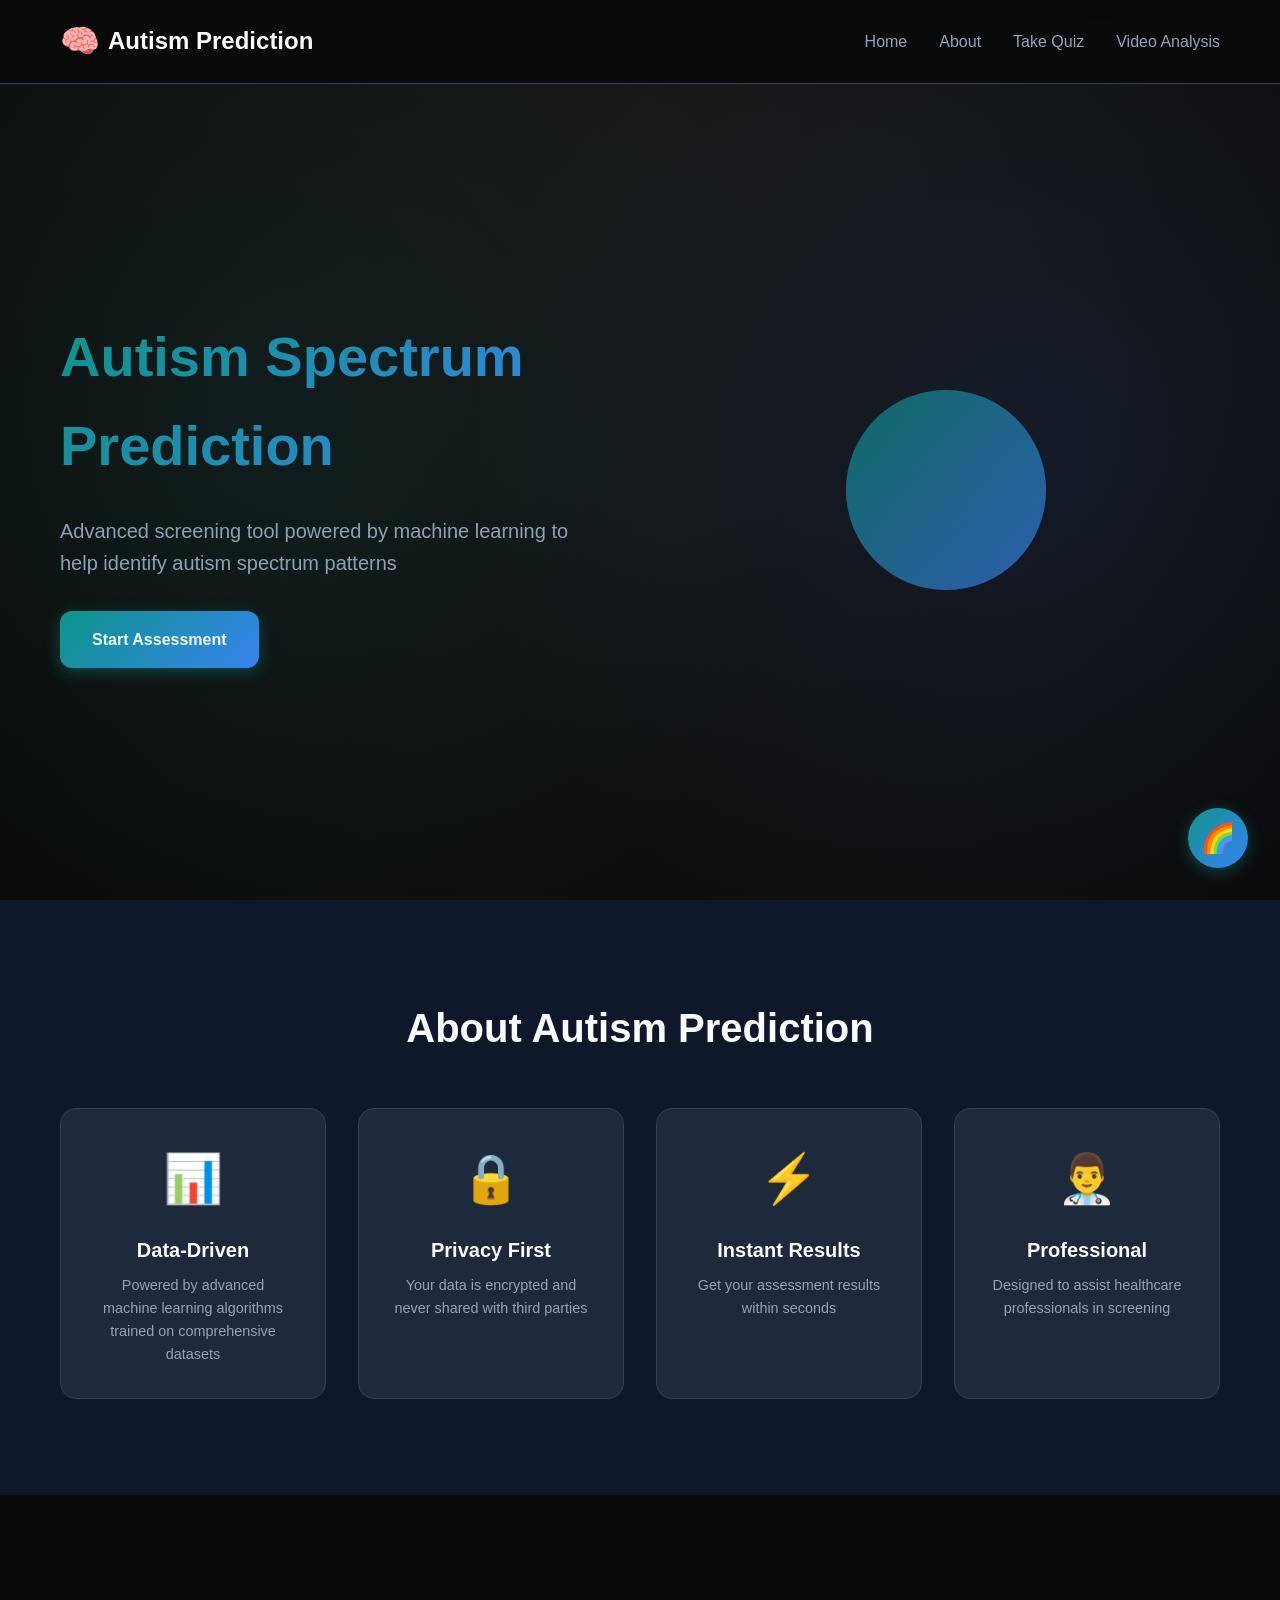
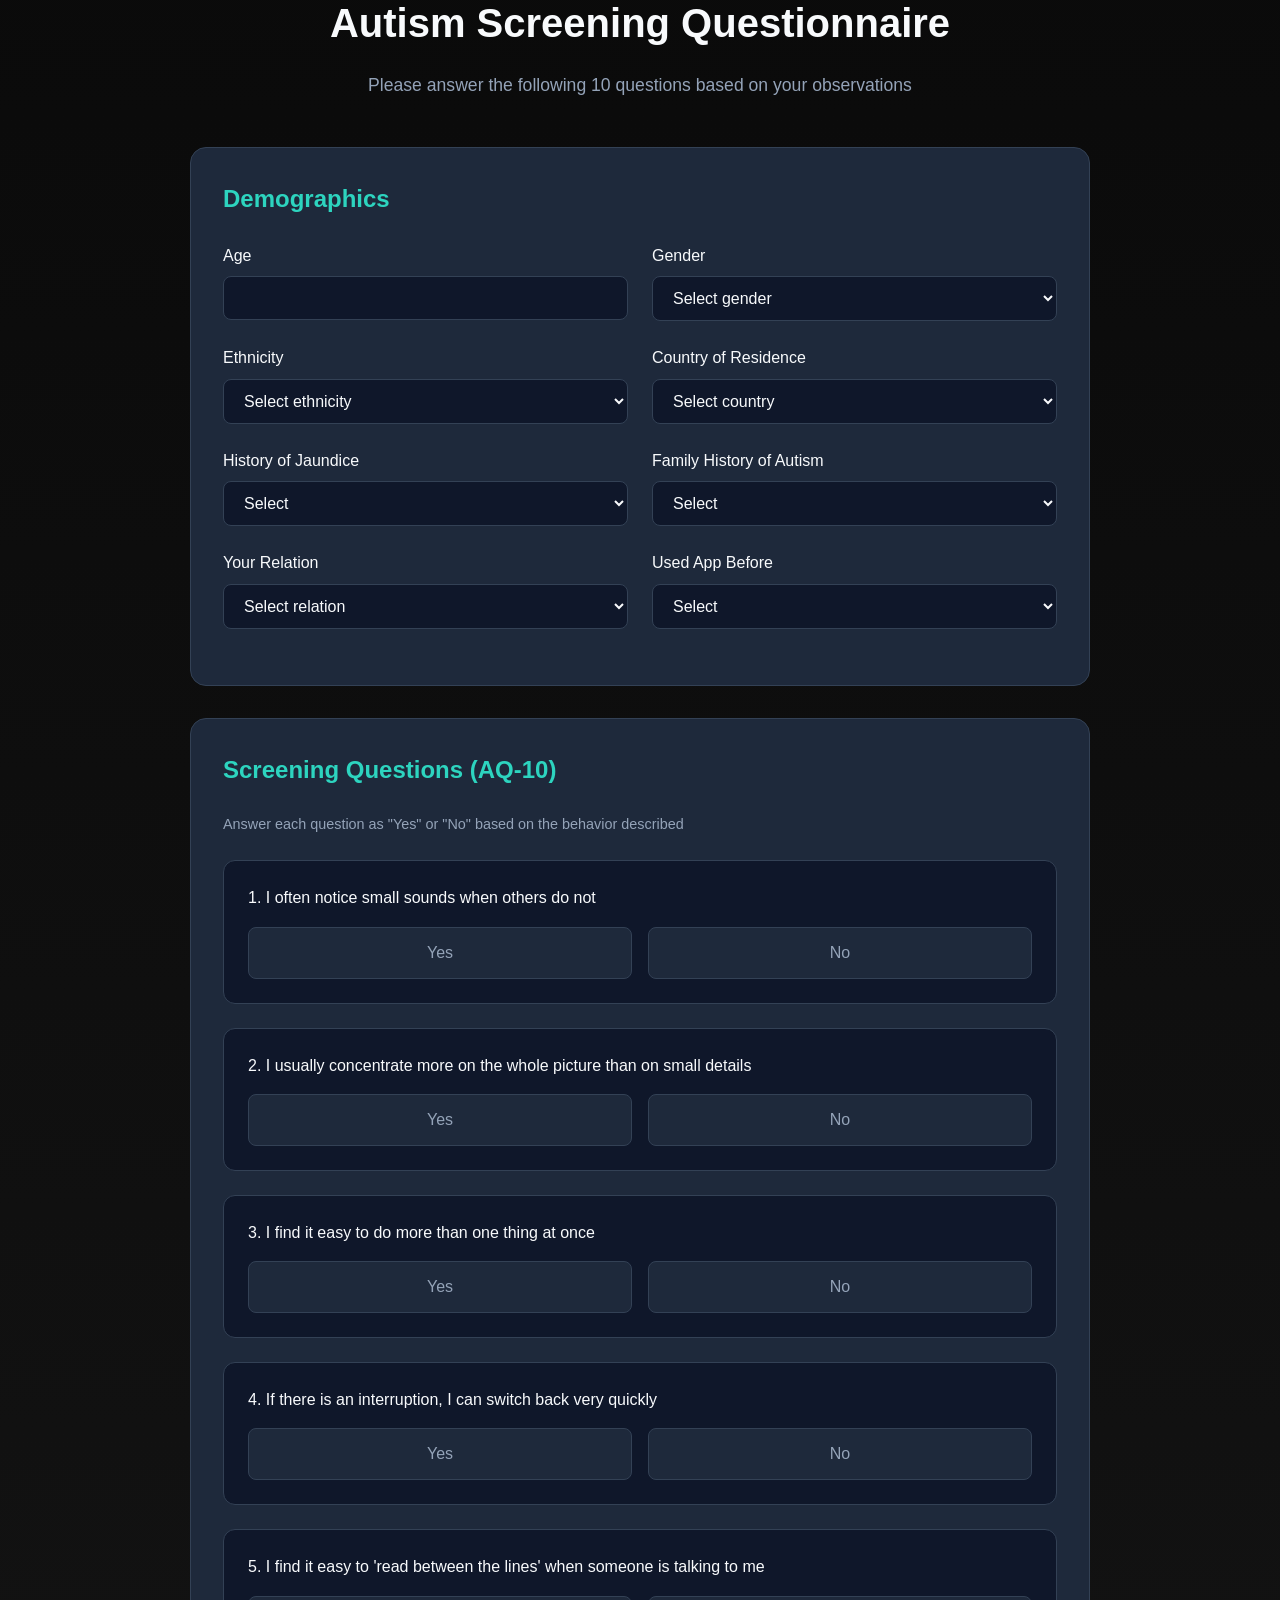
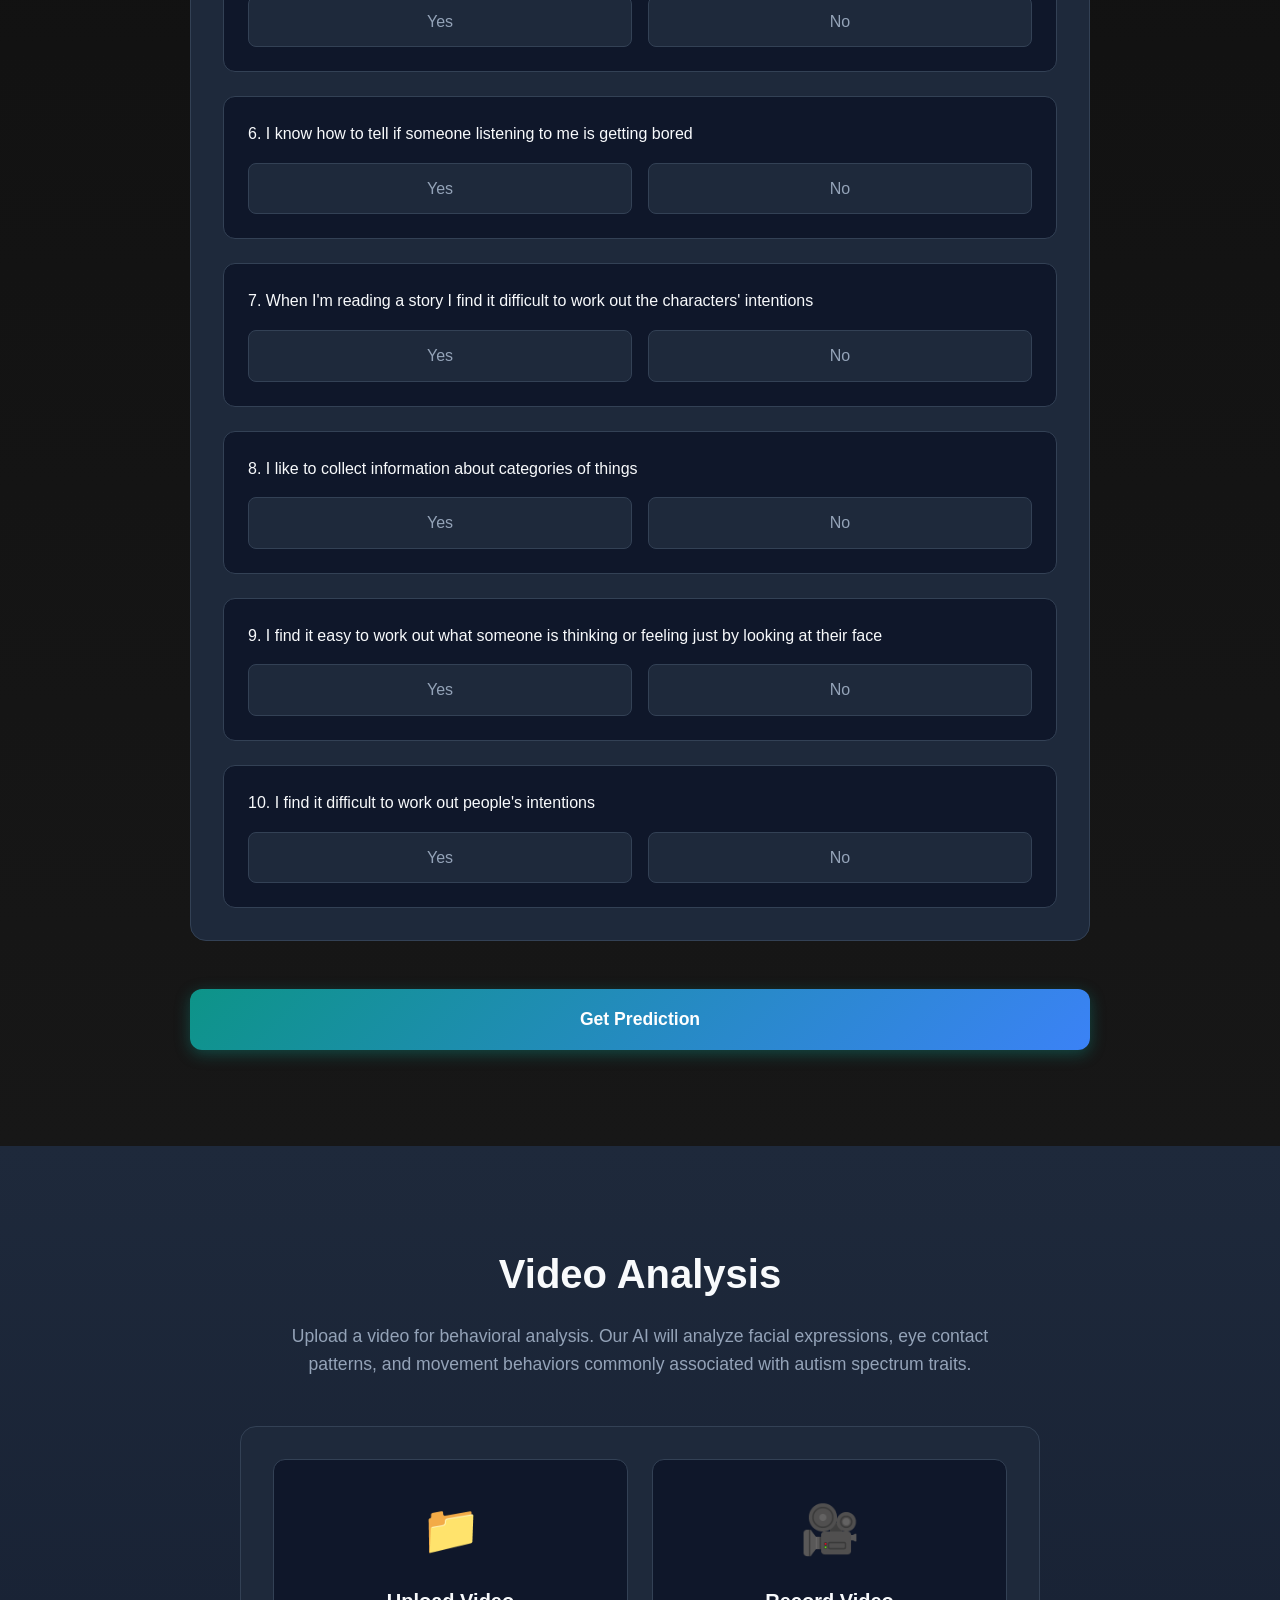
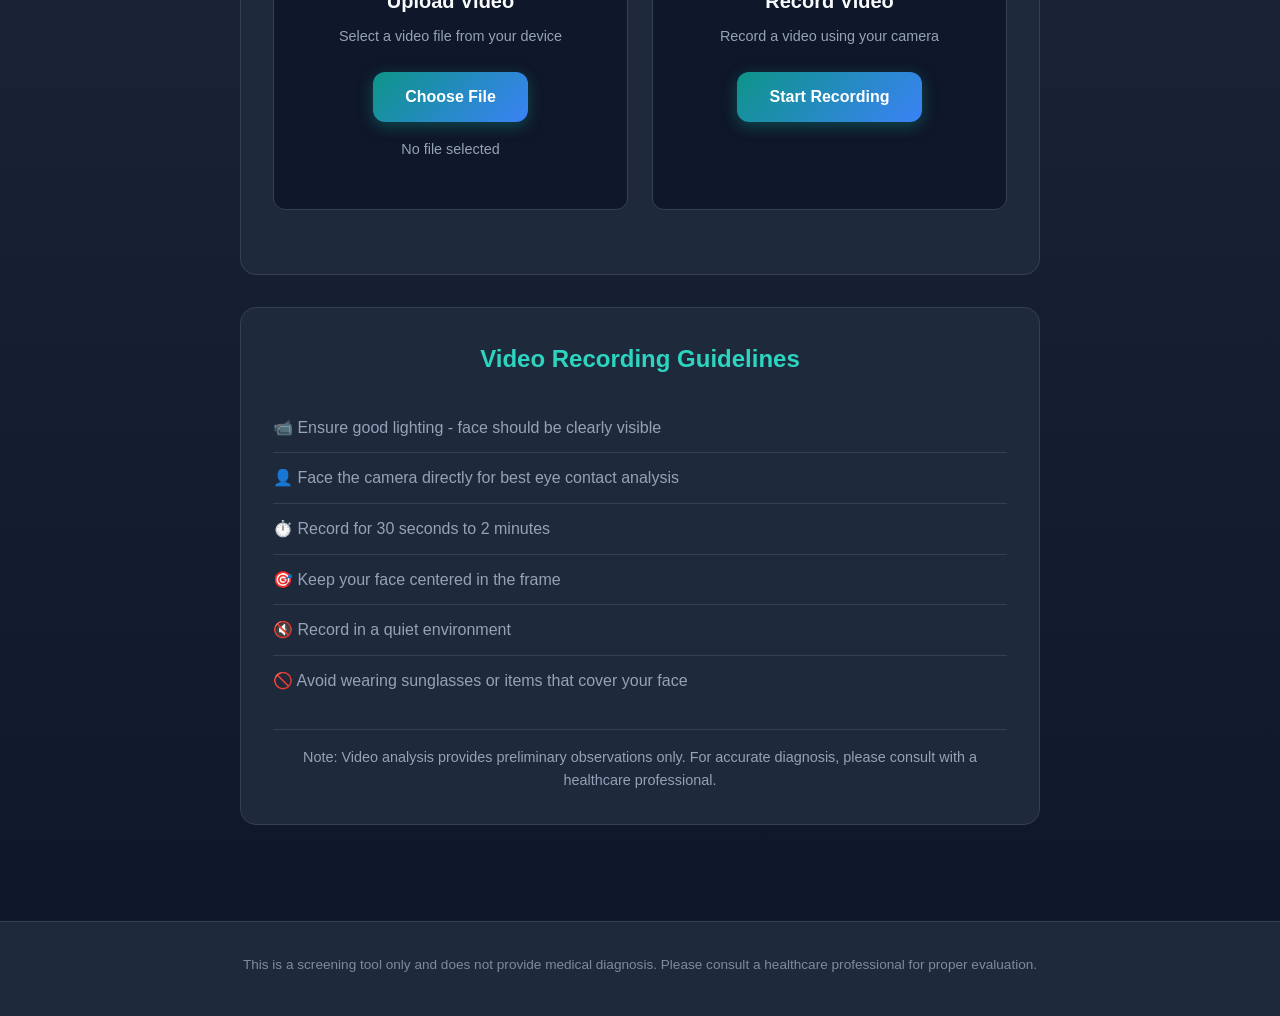
==== index.html @ 23a80983 "Add files via upload" ====
<!DOCTYPE html>
<html lang="en">

<head>
    <meta charset="UTF-8">
    <meta name="viewport" content="width=device-width, initial-scale=1.0">
    <title>Autism Prediction - Autism Prediction</title>
    <link rel="stylesheet" href="styles.css">
</head>

<body>
    <nav class="navbar">
        <div class="container">
            <div class="logo">
                <span class="logo-icon">🧠</span>
                <span class="logo-text">Autism Prediction</span>
            </div>
            <ul class="nav-links">
                <li><a href="#home">Home</a></li>
                <li><a href="#about">About</a></li>
                <li><a href="#quiz">Take Quiz</a></li>
                <li><a href="#video-analysis">Video Analysis</a></li>
            </ul>
        </div>
    </nav>

    <section id="home" class="hero">
        <div class="container">
            <div class="hero-content">
                <h1>Autism Spectrum Prediction</h1>
                <p>Advanced screening tool powered by machine learning to help identify autism spectrum patterns</p>
                <a href="#quiz" class="btn btn-primary">Start Assessment</a>
            </div>
            <div class="hero-image">
                <div class="brain-animation">
                    <div class="brain-pulse"></div>
                    <div class="brain-pulse delay-1"></div>
                    <div class="brain-pulse delay-2"></div>
                </div>
            </div>
        </div>
    </section>

    <section id="about" class="about">
        <div class="container">
            <h2>About Autism Prediction</h2>
            <div class="about-grid">
                <div class="about-card">
                    <div class="card-icon">📊</div>
                    <h3>Data-Driven</h3>
                    <p>Powered by advanced machine learning algorithms trained on comprehensive datasets</p>
                </div>
                <div class="about-card">
                    <div class="card-icon">🔒</div>
                    <h3>Privacy First</h3>
                    <p>Your data is encrypted and never shared with third parties</p>
                </div>
                <div class="about-card">
                    <div class="card-icon">⚡</div>
                    <h3>Instant Results</h3>
                    <p>Get your assessment results within seconds</p>
                </div>
                <div class="about-card">
                    <div class="card-icon">👨‍⚕️</div>
                    <h3>Professional</h3>
                    <p>Designed to assist healthcare professionals in screening</p>
                </div>
            </div>
        </div>
    </section>

    <section id="quiz" class="quiz-section">
        <div class="container">
            <h2>Autism Screening Questionnaire</h2>
            <p class="quiz-intro">Please answer the following 10 questions based on your observations</p>

            <form id="autism-form" class="quiz-form">
                <div class="form-section">
                    <h3>Demographics</h3>
                    <div class="form-row">
                        <div class="form-group">
                            <label for="age">Age</label>
                            <input type="number" id="age" name="age" min="1" max="100" required>
                        </div>
                        <div class="form-group">
                            <label for="gender">Gender</label>
                            <select id="gender" name="gender" required>
                                <option value="">Select gender</option>
                                <option value="m">Male</option>
                                <option value="f">Female</option>
                            </select>
                        </div>
                    </div>
                    <div class="form-row">
                        <div class="form-group">
                            <label for="ethnicity">Ethnicity</label>
                            <select id="ethnicity" name="ethnicity" required>
                                <option value="">Select ethnicity</option>
                                <option value="White-European">White-European</option>
                                <option value="Asian">Asian</option>
                                <option value="Middle Eastern">Middle Eastern</option>
                                <option value="South Asian">South Asian</option>
                                <option value="Black">Black</option>
                                <option value="Latino">Latino</option>
                                <option value="Pasifika">Pasifika</option>
                                <option value="Turkish">Turkish</option>
                                <option value="Hispanic">Hispanic</option>
                                <option value="Others">Others</option>
                                <option value="?">Prefer not to say</option>
                            </select>
                        </div>
                        <div class="form-group">
                            <label for="country">Country of Residence</label>
                            <select id="country" name="country" required>
                                <option value="">Select country</option>
                                <option value="United States">United States</option>
                                <option value="United Kingdom">United Kingdom</option>
                                <option value="India">India</option>
                                <option value="Australia">Australia</option>
                                <option value="Canada">Canada</option>
                                <option value="New Zealand">New Zealand</option>
                                <option value="Jordan">Jordan</option>
                                <option value="Egypt">Egypt</option>
                                <option value="Germany">Germany</option>
                                <option value="France">France</option>
                                <option value="Italy">Italy</option>
                                <option value="Spain">Spain</option>
                                <option value="Russia">Russia</option>
                                <option value="Iran">Iran</option>
                                <option value="Afghanistan">Afghanistan</option>
                                <option value="Pakistan">Pakistan</option>
                                <option value="Sri Lanka">Sri Lanka</option>
                                <option value="Malaysia">Malaysia</option>
                                <option value="Philippines">Philippines</option>
                                <option value="Ireland">Ireland</option>
                                <option value="Netherlands">Netherlands</option>
                                <option value="Austria">Austria</option>
                                <option value="United Arab Emirates">United Arab Emirates</option>
                                <option value="Mexico">Mexico</option>
                                <option value="Brazil">Brazil</option>
                                <option value="Others">Others</option>
                            </select>
                        </div>
                    </div>
                    <div class="form-row">
                        <div class="form-group">
                            <label for="jaundice">History of Jaundice</label>
                            <select id="jaundice" name="jaundice" required>
                                <option value="">Select</option>
                                <option value="yes">Yes</option>
                                <option value="no">No</option>
                            </select>
                        </div>
                        <div class="form-group">
                            <label for="austim">Family History of Autism</label>
                            <select id="austim" name="austim" required>
                                <option value="">Select</option>
                                <option value="yes">Yes</option>
                                <option value="no">No</option>
                            </select>
                        </div>
                    </div>
                    <div class="form-row">
                        <div class="form-group">
                            <label for="relation">Your Relation</label>
                            <select id="relation" name="relation" required>
                                <option value="">Select relation</option>
                                <option value="Self">Self</option>
                                <option value="Parent">Parent</option>
                                <option value="Relative">Relative</option>
                                <option value="Health care professional">Health Care Professional</option>
                                <option value="Others">Others</option>
                            </select>
                        </div>
                        <div class="form-group">
                            <label for="used_app">Used App Before</label>
                            <select id="used_app" name="used_app" required>
                                <option value="">Select</option>
                                <option value="yes">Yes</option>
                                <option value="no">No</option>
                            </select>
                        </div>
                    </div>
                </div>

                <div class="form-section">
                    <h3>Screening Questions (AQ-10)</h3>
                    <p class="section-desc">Answer each question as "Yes" or "No" based on the behavior described</p>

                    <div class="question-grid">
                        <div class="question-card">
                            <label class="question-label">1. I often notice small sounds when others do not</label>
                            <div class="radio-group">
                                <label class="radio-option">
                                    <input type="radio" name="A1_Score" value="1" required>
                                    <span class="radio-text">Yes</span>
                                </label>
                                <label class="radio-option">
                                    <input type="radio" name="A1_Score" value="0">
                                    <span class="radio-text">No</span>
                                </label>
                            </div>
                        </div>

                        <div class="question-card">
                            <label class="question-label">2. I usually concentrate more on the whole picture than on
                                small details</label>
                            <div class="radio-group">
                                <label class="radio-option">
                                    <input type="radio" name="A2_Score" value="1" required>
                                    <span class="radio-text">Yes</span>
                                </label>
                                <label class="radio-option">
                                    <input type="radio" name="A2_Score" value="0">
                                    <span class="radio-text">No</span>
                                </label>
                            </div>
                        </div>

                        <div class="question-card">
                            <label class="question-label">3. I find it easy to do more than one thing at once</label>
                            <div class="radio-group">
                                <label class="radio-option">
                                    <input type="radio" name="A3_Score" value="1" required>
                                    <span class="radio-text">Yes</span>
                                </label>
                                <label class="radio-option">
                                    <input type="radio" name="A3_Score" value="0">
                                    <span class="radio-text">No</span>
                                </label>
                            </div>
                        </div>

                        <div class="question-card">
                            <label class="question-label">4. If there is an interruption, I can switch back very
                                quickly</label>
                            <div class="radio-group">
                                <label class="radio-option">
                                    <input type="radio" name="A4_Score" value="1" required>
                                    <span class="radio-text">Yes</span>
                                </label>
                                <label class="radio-option">
                                    <input type="radio" name="A4_Score" value="0">
                                    <span class="radio-text">No</span>
                                </label>
                            </div>
                        </div>

                        <div class="question-card">
                            <label class="question-label">5. I find it easy to 'read between the lines' when someone is
                                talking to me</label>
                            <div class="radio-group">
                                <label class="radio-option">
                                    <input type="radio" name="A5_Score" value="1" required>
                                    <span class="radio-text">Yes</span>
                                </label>
                                <label class="radio-option">
                                    <input type="radio" name="A5_Score" value="0">
                                    <span class="radio-text">No</span>
                                </label>
                            </div>
                        </div>

                        <div class="question-card">
                            <label class="question-label">6. I know how to tell if someone listening to me is getting
                                bored</label>
                            <div class="radio-group">
                                <label class="radio-option">
                                    <input type="radio" name="A6_Score" value="1" required>
                                    <span class="radio-text">Yes</span>
                                </label>
                                <label class="radio-option">
                                    <input type="radio" name="A6_Score" value="0">
                                    <span class="radio-text">No</span>
                                </label>
                            </div>
                        </div>

                        <div class="question-card">
                            <label class="question-label">7. When I'm reading a story I find it difficult to work out
                                the characters' intentions</label>
                            <div class="radio-group">
                                <label class="radio-option">
                                    <input type="radio" name="A7_Score" value="1" required>
                                    <span class="radio-text">Yes</span>
                                </label>
                                <label class="radio-option">
                                    <input type="radio" name="A7_Score" value="0">
                                    <span class="radio-text">No</span>
                                </label>
                            </div>
                        </div>

                        <div class="question-card">
                            <label class="question-label">8. I like to collect information about categories of
                                things</label>
                            <div class="radio-group">
                                <label class="radio-option">
                                    <input type="radio" name="A8_Score" value="1" required>
                                    <span class="radio-text">Yes</span>
                                </label>
                                <label class="radio-option">
                                    <input type="radio" name="A8_Score" value="0">
                                    <span class="radio-text">No</span>
                                </label>
                            </div>
                        </div>

                        <div class="question-card">
                            <label class="question-label">9. I find it easy to work out what someone is thinking or
                                feeling just by looking at their face</label>
                            <div class="radio-group">
                                <label class="radio-option">
                                    <input type="radio" name="A9_Score" value="1" required>
                                    <span class="radio-text">Yes</span>
                                </label>
                                <label class="radio-option">
                                    <input type="radio" name="A9_Score" value="0">
                                    <span class="radio-text">No</span>
                                </label>
                            </div>
                        </div>

                        <div class="question-card">
                            <label class="question-label">10. I find it difficult to work out people's
                                intentions</label>
                            <div class="radio-group">
                                <label class="radio-option">
                                    <input type="radio" name="A10_Score" value="1" required>
                                    <span class="radio-text">Yes</span>
                                </label>
                                <label class="radio-option">
                                    <input type="radio" name="A10_Score" value="0">
                                    <span class="radio-text">No</span>
                                </label>
                            </div>
                        </div>
                    </div>
                </div>

                <button type="submit" class="btn btn-primary btn-submit">
                    <span class="btn-text">Get Prediction</span>
                    <span class="btn-loader"></span>
                </button>
            </form>
        </div>
    </section>

    <section id="video-analysis" class="video-analysis-section">
        <div class="container">
            <h2>Video Analysis</h2>
            <p class="section-intro">Upload a video for behavioral analysis. Our AI will analyze facial expressions, eye
                contact patterns, and movement behaviors commonly associated with autism spectrum traits.</p>

            <div class="video-upload-container">
                <div class="upload-methods">
                    <div class="method-card" id="upload-method">
                        <div class="method-icon">📁</div>
                        <h3>Upload Video</h3>
                        <p>Select a video file from your device</p>
                        <input type="file" id="video-input" accept="video/*" style="display: none;">
                        <button class="btn btn-primary" onclick="document.getElementById('video-input').click()">Choose
                            File</button>
                        <p class="file-name" id="file-name">No file selected</p>
                    </div>

                    <div class="method-card" id="record-method">
                        <div class="method-icon">🎥</div>
                        <h3>Record Video</h3>
                        <p>Record a video using your camera</p>
                        <button class="btn btn-primary" id="start-record-btn">Start Recording</button>
                        <button class="btn btn-secondary" id="stop-record-btn" style="display: none;">Stop
                            Recording</button>
                    </div>
                </div>

                <div class="video-preview-container" id="video-preview-container" style="display: none;">
                    <video id="video-preview" controls></video>
                    <video id="recording-preview" controls style="display: none;"></video>

                    <!-- Manual Text Fallback Option -->
                    <div class="manual-video-input"
                        style="margin-top: 1.5rem; margin-bottom: 1.5rem; text-align: left;">
                        <label for="video-manual-desc"
                            style="display: block; margin-bottom: 0.5rem; font-weight: 500; font-size: 0.95rem; color: var(--text-secondary);">
                            Optional: Describe what is happening in the video (e.g. "child avoids eye contact",
                            "repetitive hand flapping") to guide the AI if automatic analysis fails.
                        </label>
                        <textarea id="video-manual-desc" rows="3" placeholder="Enter behavioral observations..."
                            style="width: 100%; padding: 0.8rem; border-radius: 8px; border: 1px solid var(--border-color); background: var(--dark-bg); color: var(--text-primary); resize: vertical; margin-bottom: 1rem;"></textarea>
                    </div>

                    <div class="video-controls">
                        <button class="btn btn-primary" id="analyze-video-btn">Analyze Video</button>
                        <button class="btn btn-secondary" id="clear-video-btn">Clear</button>
                    </div>
                </div>

                <div class="analysis-progress" id="analysis-progress" style="display: none;">
                    <div class="progress-icon">🔍</div>
                    <h3>Analyzing Video...</h3>
                    <p>Our AI is analyzing behavioral patterns in your video</p>
                    <div class="progress-bar">
                        <div class="progress-fill" id="progress-fill"></div>
                    </div>
                    <p class="progress-text" id="progress-text">Processing frames...</p>
                </div>

                <div class="video-results" id="video-results" style="display: none;">
                    <h3>Video Analysis Results</h3>

                    <div class="result-header" id="video-result-header">
                        <div class="result-icon-large" id="video-result-icon">🧠</div>
                        <div class="result-info">
                            <div class="result-risk-level" id="video-risk-level">Analyzing...</div>
                            <div class="result-confidence" id="video-confidence">--</div>
                        </div>
                    </div>

                    <div class="result-description-box" id="video-result-description">
                        <!-- Results description will be inserted here -->
                    </div>

                    <!-- NEW: What the AI Analyzed Explanation -->
                    <div class="analysis-explanation" style="background: linear-gradient(135deg, rgba(99, 102, 241, 0.08), rgba(139, 92, 246, 0.08)); border: 1px solid rgba(99, 102, 241, 0.2); border-radius: 12px; padding: 1.5rem; margin: 1.5rem 0;">
                        <h4 style="margin-bottom: 1rem; color: #8b5cf6; display: flex; align-items: center; gap: 8px;">
                            <span>🔬</span> What Did the AI Analyze?
                        </h4>
                        <p style="font-size: 0.9rem; color: var(--text-secondary); margin-bottom: 1rem;">
                            The AI performed a multi-stage behavioral analysis on your uploaded video. Here are the <strong>6 behavioral categories</strong> that were evaluated:
                        </p>
                        <div class="analysis-categories" style="display: grid; grid-template-columns: repeat(auto-fit, minmax(250px, 1fr)); gap: 12px;">
                            <div style="background: rgba(255,255,255,0.05); border-radius: 8px; padding: 12px; border-left: 3px solid #6366f1;">
                                <strong style="color: #818cf8;">A — Eye Contact & Facial Interaction</strong>
                                <p style="font-size: 0.82rem; color: var(--text-secondary); margin-top: 4px;">Gaze direction, face orientation, eye contact avoidance, and facial emotion variation across frames.</p>
                            </div>
                            <div style="background: rgba(255,255,255,0.05); border-radius: 8px; padding: 12px; border-left: 3px solid #8b5cf6;">
                                <strong style="color: #a78bfa;">B — Social Interaction</strong>
                                <p style="font-size: 0.82rem; color: var(--text-secondary); margin-top: 4px;">Engagement with nearby people, response to interaction attempts, imitation of actions, and proximity avoidance.</p>
                            </div>
                            <div style="background: rgba(255,255,255,0.05); border-radius: 8px; padding: 12px; border-left: 3px solid #ec4899;">
                                <strong style="color: #f472b6;">C — Repetitive Behaviors</strong>
                                <p style="font-size: 0.82rem; color: var(--text-secondary); margin-top: 4px;">Hand flapping, body rocking, spinning, finger flicking, repetitive jumping, and repetitive clapping (motion cycle analysis).</p>
                            </div>
                            <div style="background: rgba(255,255,255,0.05); border-radius: 8px; padding: 12px; border-left: 3px solid #f59e0b;">
                                <strong style="color: #fbbf24;">D — Motor Pattern Differences</strong>
                                <p style="font-size: 0.82rem; color: var(--text-secondary); margin-top: 4px;">Toe walking, stiff movement, unusual posture, joint angles, and walking gait analysis.</p>
                            </div>
                            <div style="background: rgba(255,255,255,0.05); border-radius: 8px; padding: 12px; border-left: 3px solid #10b981;">
                                <strong style="color: #34d399;">E — Attention Patterns</strong>
                                <p style="font-size: 0.82rem; color: var(--text-secondary); margin-top: 4px;">Long fixation on objects, watching spinning objects, difficulty shifting gaze, and gaze fixation duration.</p>
                            </div>
                            <div style="background: rgba(255,255,255,0.05); border-radius: 8px; padding: 12px; border-left: 3px solid #ef4444;">
                                <strong style="color: #f87171;">F — Sensory Response Behaviors</strong>
                                <p style="font-size: 0.82rem; color: var(--text-secondary); margin-top: 4px;">Covering ears, sudden agitation, turning away from stimuli, hand-to-head gestures, and motion bursts.</p>
                            </div>
                        </div>
                    </div>

                    <div class="markers-detected">
                        <h4>Behaviors Detected</h4>
                        <div class="markers-list" id="markers-list">
                            <!-- Markers will be inserted here -->
                        </div>
                    </div>

                    <div class="analysis-details">
                        <h4>Feature Vector & Detailed Scores</h4>
                        <div class="details-list" id="analysis-details">
                            <!-- Analysis details will be inserted here -->
                        </div>
                    </div>

                    <!-- NEW: Risk Score Formula Explanation -->
                    <div class="risk-formula-section" style="background: rgba(239, 68, 68, 0.06); border: 1px solid rgba(239, 68, 68, 0.15); border-radius: 12px; padding: 1.5rem; margin: 1.5rem 0;">
                        <h4 style="margin-bottom: 0.8rem; color: #f87171; display: flex; align-items: center; gap: 8px;">
                            <span>📐</span> How the Risk Score is Calculated
                        </h4>
                        <p style="font-size: 0.88rem; color: var(--text-secondary); margin-bottom: 0.8rem;">The final Autism Behavior Risk Score is a weighted combination of the category scores:</p>
                        <div style="background: rgba(0,0,0,0.2); border-radius: 8px; padding: 14px; font-family: monospace; font-size: 0.85rem; color: #f8fafc; line-height: 1.8;">
                            Risk Score =<br>
                            &nbsp;&nbsp;0.25 × <span style="color: #818cf8;">Eye Contact Score</span><br>
                            + 0.30 × <span style="color: #f472b6;">Repetitive Behavior Score</span><br>
                            + 0.20 × <span style="color: #a78bfa;">Social Interaction Score</span><br>
                            + 0.15 × <span style="color: #34d399;">Attention Pattern Score</span><br>
                            + 0.10 × <span style="color: #f87171;">Sensory Response Score</span>
                        </div>
                        <p style="font-size: 0.82rem; color: var(--text-secondary); margin-top: 0.8rem;">
                            <strong>High Risk:</strong> Score ≥ 0.70 &nbsp;|&nbsp; <strong>Moderate Risk:</strong> Score 0.40–0.69 &nbsp;|&nbsp; <strong>Low Risk:</strong> Score &lt; 0.40
                        </p>
                    </div>

                    <div class="result-actions">
                        <button class="btn btn-secondary" id="new-video-btn">Analyze New Video</button>
                    </div>
                </div>
            </div>

            <div class="video-guidelines">
                <h3>Video Recording Guidelines</h3>
                <ul>
                    <li>📹 Ensure good lighting - face should be clearly visible</li>
                    <li>👤 Face the camera directly for best eye contact analysis</li>
                    <li>⏱️ Record for 30 seconds to 2 minutes</li>
                    <li>🎯 Keep your face centered in the frame</li>
                    <li>🔇 Record in a quiet environment</li>
                    <li>🚫 Avoid wearing sunglasses or items that cover your face</li>
                </ul>
                <p class="disclaimer-text">Note: Video analysis provides preliminary observations only. For accurate
                    diagnosis, please consult with a healthcare professional.</p>
            </div>
        </div>
    </section>

    <section id="results" class="results-section" style="display: none;">
        <div class="container">
            <div class="results-container">
                <h2>Your Assessment Results</h2>
                <div class="result-card">
                    <div class="result-icon" id="result-icon">🧠</div>
                    <div class="result-status" id="result-status">Analyzing...</div>
                    <div class="result-score" id="result-score">--</div>
                    <p class="result-description" id="result-description">Please wait while we analyze your responses...
                    </p>
                </div>
                <div class="result-details" id="result-details">
                    <h3>Your Responses Summary</h3>
                    <div id="summary-content"></div>
                </div>
                <button class="btn btn-secondary" onclick="resetForm()">Take New Assessment</button>
            </div>
        </div>

    </section>

    <footer class="footer">
        <div class="container">
            <p class="disclaimer">This is a screening tool only and does not provide medical diagnosis. Please consult a
                healthcare professional for proper evaluation.</p>
        </div>
    </footer>

    <!-- Chatbot Floating Action Button -->
    <div class="chatbot-fab" id="chatbot-fab" onclick="toggleChat()">
        🌈
    </div>

    <!-- Chatbot Widget -->
    <div class="chatbot-container hidden" id="chatbot-container">
        <div class="chatbot-header" onclick="toggleChat()">
            <div class="chatbot-title">
                <span style="font-size: 1.25rem;">🌈</span> AI Assistant
            </div>
            <button class="close-chat-btn" id="chatbot-close-btn">&times;</button>
        </div>
        <div class="chatbot-body" id="chatbot-body">
            <div class="chat-message bot-message">
                Hello! I'm the Autism Prediction AI Assistant. I can help answer questions about autism screening, how
                our tool works, or explain the assessment results. How can I help you today?
            </div>
        </div>
        <div class="chatbot-input">
            <input type="text" id="chat-input" placeholder="Type your question here..."
                onkeypress="handleChatSubmit(event)">
            <button class="chat-send-btn" onclick="sendChatMessage()">
                <svg width="20" height="20" viewBox="0 0 24 24" fill="none" stroke="currentColor" stroke-width="2">
                    <line x1="22" y1="2" x2="11" y2="13"></line>
                    <polygon points="22 2 15 22 11 13 2 9 22 2"></polygon>
                </svg>
            </button>
        </div>
    </div>

    <script src="app.js"></script>
</body>

</html>
---- styles.css ----
* {
    margin: 0;
    padding: 0;
    box-sizing: border-box;
}

:root {
    --primary-color: #0d9488;
    /* Teal 600 */
    --primary-dark: #0f766e;
    /* Teal 700 */
    --primary-light: #2dd4bf;
    /* Teal 400 */
    --secondary-color: #3b82f6;
    /* Blue 500 */
    --danger-color: #ef4444;
    --warning-color: #f59e0b;
    --dark-bg: #0f172a;
    /* Slate 900 (Deep Blue/Gray BG) */
    --card-bg: #1e293b;
    /* Slate 800 */
    --text-primary: #f8fafc;
    --text-secondary: #94a3b8;
    --border-color: #334155;
    --gradient-primary: linear-gradient(135deg, #0d9488 0%, #3b82f6 100%);
    /* Teal to Blue */
    --gradient-secondary: linear-gradient(135deg, #0284c7 0%, #0369a1 100%);
    /* Light Blue to Dark Blue */
}

body {
    font-family: -apple-system, BlinkMacSystemFont, "Segoe UI", Roboto, Helvetica, Arial, sans-serif, "Apple Color Emoji", "Segoe UI Emoji", "Segoe UI Symbol";
    background-color: var(--dark-bg);
    color: var(--text-primary);
    line-height: 1.6;
    overflow-x: hidden;
}

.container {
    max-width: 1200px;
    margin: 0 auto;
    padding: 0 20px;
}

/* Navbar */
.navbar {
    position: fixed;
    top: 0;
    left: 0;
    right: 0;
    background: rgba(10, 10, 10, 0.95);
    backdrop-filter: blur(10px);
    z-index: 1000;
    padding: 1rem 0;
    border-bottom: 1px solid var(--border-color);
}

.navbar .container {
    display: flex;
    justify-content: space-between;
    align-items: center;
}

.logo {
    display: flex;
    align-items: center;
    gap: 0.5rem;
    font-size: 1.5rem;
    font-weight: 700;
}

.logo-icon {
    font-size: 2rem;
    animation: pulse 2s ease-in-out infinite;
}

@keyframes pulse {

    0%,
    100% {
        transform: scale(1);
    }

    50% {
        transform: scale(1.1);
    }
}

.nav-links {
    display: flex;
    list-style: none;
    gap: 2rem;
}

.nav-links a {
    color: var(--text-secondary);
    text-decoration: none;
    font-weight: 500;
    transition: color 0.3s ease;
}

.nav-links a:hover {
    color: var(--primary-light);
}

.nav-login {
    font-weight: 600 !important;
}

.nav-signup {
    background: var(--gradient-primary);
    color: white !important;
    padding: 0.5rem 1.25rem;
    border-radius: 8px;
    font-weight: 600 !important;
    transition: all 0.3s ease;
}

.nav-signup:hover {
    box-shadow: 0 4px 15px rgba(13, 148, 136, 0.4);
    transform: translateY(-2px);
    color: white !important;
}

/* Hero Section */
.hero {
    min-height: 100vh;
    display: flex;
    align-items: center;
    padding-top: 80px;
    background: radial-gradient(ellipse at top, #171717 0%, #0a0a0a 100%);
    position: relative;
    overflow: hidden;
}

.hero::before {
    content: '';
    position: absolute;
    top: 0;
    left: 0;
    right: 0;
    bottom: 0;
    background:
        radial-gradient(circle at 20% 50%, rgba(13, 148, 136, 0.1) 0%, transparent 50%),
        radial-gradient(circle at 80% 50%, rgba(59, 130, 246, 0.1) 0%, transparent 50%);
    pointer-events: none;
}

.hero .container {
    display: grid;
    grid-template-columns: 1fr 1fr;
    gap: 4rem;
    align-items: center;
}

.hero-content h1 {
    font-size: 3.5rem;
    font-weight: 700;
    margin-bottom: 1.5rem;
    background: var(--gradient-primary);
    -webkit-background-clip: text;
    -webkit-text-fill-color: transparent;
    background-clip: text;
}

.hero-content p {
    font-size: 1.25rem;
    color: var(--text-secondary);
    margin-bottom: 2rem;
}

.btn {
    display: inline-block;
    padding: 1rem 2rem;
    border-radius: 12px;
    font-weight: 600;
    text-decoration: none;
    transition: all 0.3s ease;
    border: none;
    cursor: pointer;
    font-size: 1rem;
}

.btn-primary {
    background: var(--gradient-primary);
    color: white;
    box-shadow: 0 4px 15px rgba(13, 148, 136, 0.4);
}

.btn-primary:hover {
    transform: translateY(-2px);
    box-shadow: 0 6px 20px rgba(13, 148, 136, 0.5);
}

.btn-secondary {
    background: var(--card-bg);
    color: var(--text-primary);
    border: 1px solid var(--border-color);
}

.btn-secondary:hover {
    background: var(--border-color);
}

.hero-image {
    display: flex;
    justify-content: center;
    align-items: center;
}

.brain-animation {
    position: relative;
    width: 300px;
    height: 300px;
}

.brain-pulse {
    position: absolute;
    top: 50%;
    left: 50%;
    transform: translate(-50%, -50%);
    width: 200px;
    height: 200px;
    border-radius: 50%;
    background: var(--gradient-primary);
    opacity: 0.3;
    animation: brainPulse 3s ease-in-out infinite;
}

.brain-pulse.delay-1 {
    animation-delay: 1s;
}

.brain-pulse.delay-2 {
    animation-delay: 2s;
}

@keyframes brainPulse {

    0%,
    100% {
        transform: translate(-50%, -50%) scale(1);
        opacity: 0.3;
    }

    50% {
        transform: translate(-50%, -50%) scale(1.5);
        opacity: 0;
    }
}

/* About Section */
.about {
    padding: 6rem 0;
    background: var(--dark-bg);
}

.about h2 {
    text-align: center;
    font-size: 2.5rem;
    margin-bottom: 3rem;
}

.about-grid {
    display: grid;
    grid-template-columns: repeat(auto-fit, minmax(250px, 1fr));
    gap: 2rem;
}

.about-card {
    background: var(--card-bg);
    padding: 2rem;
    border-radius: 16px;
    border: 1px solid var(--border-color);
    transition: all 0.3s ease;
    text-align: center;
}

.about-card:hover {
    transform: translateY(-5px);
    border-color: var(--primary-color);
    box-shadow: 0 10px 30px rgba(13, 148, 136, 0.2);
}

.card-icon {
    font-size: 3rem;
    margin-bottom: 1rem;
}

.about-card h3 {
    font-size: 1.25rem;
    margin-bottom: 0.5rem;
}

.about-card p {
    color: var(--text-secondary);
    font-size: 0.9rem;
}

/* Quiz Section */
.quiz-section {
    padding: 6rem 0;
    background: linear-gradient(180deg, #0a0a0a 0%, #171717 100%);
}

.quiz-section h2 {
    text-align: center;
    font-size: 2.5rem;
    margin-bottom: 1rem;
}

.quiz-intro {
    text-align: center;
    color: var(--text-secondary);
    margin-bottom: 3rem;
    font-size: 1.1rem;
}

.quiz-form {
    max-width: 900px;
    margin: 0 auto;
}

.form-section {
    background: var(--card-bg);
    padding: 2rem;
    border-radius: 16px;
    margin-bottom: 2rem;
    border: 1px solid var(--border-color);
}

.form-section h3 {
    font-size: 1.5rem;
    margin-bottom: 1.5rem;
    color: var(--primary-light);
}

.section-desc {
    color: var(--text-secondary);
    margin-bottom: 1.5rem;
    font-size: 0.9rem;
}

.form-row {
    display: grid;
    grid-template-columns: repeat(2, 1fr);
    gap: 1.5rem;
    margin-bottom: 1.5rem;
}

.form-group {
    display: flex;
    flex-direction: column;
    gap: 0.5rem;
}

.form-group label {
    font-weight: 500;
    color: var(--text-primary);
}

.form-group input,
.form-group select {
    padding: 0.75rem 1rem;
    border-radius: 8px;
    border: 1px solid var(--border-color);
    background: var(--dark-bg);
    color: var(--text-primary);
    font-size: 1rem;
    transition: all 0.3s ease;
}

.form-group input:focus,
.form-group select:focus {
    outline: none;
    border-color: var(--primary-color);
    box-shadow: 0 0 0 3px rgba(13, 148, 136, 0.2);
}

.question-grid {
    display: grid;
    gap: 1.5rem;
}

.question-card {
    background: var(--dark-bg);
    padding: 1.5rem;
    border-radius: 12px;
    border: 1px solid var(--border-color);
    transition: all 0.3s ease;
}

.question-card:hover {
    border-color: var(--primary-light);
}

.question-label {
    display: block;
    font-weight: 500;
    margin-bottom: 1rem;
    font-size: 1rem;
}

.radio-group {
    display: flex;
    gap: 1rem;
}

.radio-option {
    flex: 1;
    position: relative;
}

.radio-option input[type="radio"] {
    position: absolute;
    opacity: 0;
    cursor: pointer;
}

.radio-text {
    display: block;
    text-align: center;
    padding: 0.75rem 1.5rem;
    border-radius: 8px;
    border: 1px solid var(--border-color);
    background: var(--card-bg);
    color: var(--text-secondary);
    cursor: pointer;
    transition: all 0.3s ease;
}

.radio-option input[type="radio"]:checked+.radio-text {
    background: var(--primary-color);
    border-color: var(--primary-color);
    color: white;
}

.radio-option:hover .radio-text {
    border-color: var(--primary-light);
    color: var(--text-primary);
}

.btn-submit {
    width: 100%;
    padding: 1.25rem 2rem;
    font-size: 1.1rem;
    margin-top: 1rem;
    position: relative;
}

.btn-submit:disabled {
    opacity: 0.7;
    cursor: not-allowed;
}

.btn-loader {
    display: none;
    width: 20px;
    height: 20px;
    border: 2px solid white;
    border-top-color: transparent;
    border-radius: 50%;
    animation: spin 0.8s linear infinite;
    margin-left: 0.5rem;
}

.btn-submit.loading .btn-loader {
    display: inline-block;
}

@keyframes spin {
    to {
        transform: rotate(360deg);
    }
}

/* ==================== VIDEO ANALYSIS SECTION ==================== */

.video-analysis-section {
    padding: 6rem 0;
    background: linear-gradient(180deg, #1e293b 0%, #0f172a 100%);
}

.video-analysis-section h2 {
    text-align: center;
    font-size: 2.5rem;
    margin-bottom: 1rem;
}

.section-intro {
    text-align: center;
    color: var(--text-secondary);
    margin-bottom: 3rem;
    font-size: 1.1rem;
    max-width: 700px;
    margin-left: auto;
    margin-right: auto;
}

.video-upload-container {
    max-width: 800px;
    margin: 0 auto;
    background: var(--card-bg);
    padding: 2rem;
    border-radius: 16px;
    border: 1px solid var(--border-color);
    margin-bottom: 2rem;
}

.upload-methods {
    display: grid;
    grid-template-columns: repeat(2, 1fr);
    gap: 1.5rem;
    margin-bottom: 2rem;
}

.method-card {
    background: var(--dark-bg);
    padding: 2rem;
    border-radius: 12px;
    border: 1px solid var(--border-color);
    text-align: center;
    transition: all 0.3s ease;
}

.method-card:hover {
    border-color: var(--primary-color);
    transform: translateY(-3px);
}

.method-icon {
    font-size: 3rem;
    margin-bottom: 1rem;
}

.method-card h3 {
    font-size: 1.25rem;
    margin-bottom: 0.5rem;
}

.method-card p {
    color: var(--text-secondary);
    font-size: 0.9rem;
    margin-bottom: 1rem;
}

.method-card .btn {
    margin-top: 0.5rem;
}

.file-name {
    margin-top: 1rem;
    color: var(--text-secondary);
    font-size: 0.85rem;
    word-break: break-all;
}

.video-preview-container {
    margin-top: 2rem;
    padding-top: 2rem;
    border-top: 1px solid var(--border-color);
}

.video-preview-container video {
    width: 100%;
    max-height: 400px;
    border-radius: 12px;
    background: #000;
    margin-bottom: 1rem;
}

.video-controls {
    display: flex;
    gap: 1rem;
    justify-content: center;
}

/* Analysis Progress */
.analysis-progress {
    text-align: center;
    padding: 3rem 2rem;
}

.progress-icon {
    font-size: 4rem;
    margin-bottom: 1rem;
    animation: pulse 1.5s ease-in-out infinite;
}

.analysis-progress h3 {
    font-size: 1.75rem;
    margin-bottom: 0.5rem;
}

.analysis-progress p {
    color: var(--text-secondary);
    margin-bottom: 2rem;
}

.progress-bar {
    width: 100%;
    max-width: 400px;
    height: 8px;
    background: var(--dark-bg);
    border-radius: 4px;
    margin: 0 auto 1rem;
    overflow: hidden;
}

.progress-fill {
    height: 100%;
    width: 0%;
    background: var(--gradient-primary);
    border-radius: 4px;
    transition: width 0.3s ease;
}

.progress-text {
    color: var(--text-secondary);
    font-size: 0.9rem;
}

/* Video Results */
.video-results {
    padding: 1rem 0;
}

.video-results h3 {
    font-size: 1.75rem;
    margin-bottom: 1.5rem;
    text-align: center;
}

.result-header {
    display: flex;
    align-items: center;
    gap: 1.5rem;
    padding: 1.5rem;
    background: var(--dark-bg);
    border-radius: 12px;
    margin-bottom: 1.5rem;
}

.result-icon-large {
    font-size: 4rem;
}

.result-info {
    flex: 1;
}

.result-risk-level {
    font-size: 1.75rem;
    font-weight: 700;
    margin-bottom: 0.25rem;
}

.result-risk-level.positive {
    color: var(--danger-color);
}

.result-risk-level.moderate {
    color: var(--warning-color);
}

.result-risk-level.negative {
    color: var(--secondary-color);
}

.result-confidence {
    font-size: 1.25rem;
    color: var(--text-secondary);
}

.result-description-box {
    background: var(--dark-bg);
    padding: 1.5rem;
    border-radius: 12px;
    margin-bottom: 1.5rem;
}

.result-description-box p {
    color: var(--text-secondary);
    line-height: 1.7;
}

.markers-detected {
    margin-bottom: 1.5rem;
}

.markers-detected h4 {
    font-size: 1.25rem;
    margin-bottom: 1rem;
    color: var(--primary-light);
}

.markers-list {
    display: flex;
    flex-direction: column;
    gap: 1rem;
}

.marker-item {
    background: var(--dark-bg);
    padding: 1rem;
    border-radius: 8px;
    border-left: 4px solid var(--primary-color);
}

.marker-item.severity-high {
    border-left-color: var(--danger-color);
}

.marker-item.severity-medium {
    border-left-color: var(--warning-color);
}

.marker-item.severity-low {
    border-left-color: var(--secondary-color);
}

.marker-header {
    display: flex;
    justify-content: space-between;
    align-items: center;
    margin-bottom: 0.5rem;
}

.marker-name {
    font-weight: 600;
}

.marker-severity {
    font-size: 0.75rem;
    padding: 0.25rem 0.5rem;
    border-radius: 4px;
    text-transform: uppercase;
    font-weight: 600;
}

.marker-severity.severity-high {
    background: rgba(239, 68, 68, 0.2);
    color: var(--danger-color);
}

.marker-severity.severity-medium {
    background: rgba(245, 158, 11, 0.2);
    color: var(--warning-color);
}

.marker-severity.severity-low {
    background: rgba(16, 185, 129, 0.2);
    color: var(--secondary-color);
}

.marker-description {
    color: var(--text-secondary);
    font-size: 0.9rem;
}

.no-markers {
    color: var(--text-secondary);
    text-align: center;
    padding: 2rem;
}

.analysis-details h4 {
    font-size: 1.25rem;
    margin-bottom: 1rem;
    color: var(--primary-light);
}

.details-list {
    display: flex;
    flex-direction: column;
    gap: 0.75rem;
}

.detail-item {
    display: flex;
    gap: 1rem;
    padding: 0.75rem;
    background: var(--dark-bg);
    border-radius: 8px;
    align-items: flex-start;
}

.detail-type {
    font-weight: 600;
    color: var(--primary-light);
    min-width: 130px;
    flex-shrink: 0;
    word-break: break-word;
}

.detail-text {
    color: var(--text-secondary);
}

.result-actions {
    margin-top: 2rem;
    text-align: center;
}

/* Video Guidelines */
.video-guidelines {
    max-width: 800px;
    margin: 0 auto;
    background: var(--card-bg);
    padding: 2rem;
    border-radius: 16px;
    border: 1px solid var(--border-color);
}

.video-guidelines h3 {
    font-size: 1.5rem;
    margin-bottom: 1.5rem;
    text-align: center;
    color: var(--primary-light);
}

.video-guidelines ul {
    list-style: none;
    margin-bottom: 1.5rem;
}

.video-guidelines li {
    padding: 0.75rem 0;
    border-bottom: 1px solid var(--border-color);
    color: var(--text-secondary);
}

.video-guidelines li:last-child {
    border-bottom: none;
}

.disclaimer-text {
    text-align: center;
    color: var(--text-secondary);
    font-size: 0.9rem;
    padding-top: 1rem;
    border-top: 1px solid var(--border-color);
}

/* Results Section */
.results-section {
    padding: 6rem 0;
    background: linear-gradient(180deg, #1e293b 0%, #0f172a 100%);
    min-height: 100vh;
}

.results-container {
    max-width: 700px;
    margin: 0 auto;
    text-align: center;
}

.results-container h2 {
    font-size: 2.5rem;
    margin-bottom: 2rem;
}

.result-card {
    background: var(--card-bg);
    padding: 3rem;
    border-radius: 20px;
    border: 1px solid var(--border-color);
    margin-bottom: 2rem;
    position: relative;
    overflow: hidden;
}

.result-card::before {
    content: '';
    position: absolute;
    top: 0;
    left: 0;
    right: 0;
    height: 4px;
    background: var(--gradient-primary);
}

.result-icon {
    font-size: 5rem;
    margin-bottom: 1rem;
    animation: bounce 1s ease-in-out infinite;
}

@keyframes bounce {

    0%,
    100% {
        transform: translateY(0);
    }

    50% {
        transform: translateY(-10px);
    }
}

.result-status {
    font-size: 2rem;
    font-weight: 700;
    margin-bottom: 1rem;
}

.result-status.positive {
    color: var(--danger-color);
}

.result-status.negative {
    color: var(--secondary-color);
}

.result-score {
    font-size: 3rem;
    font-weight: 700;
    background: var(--gradient-primary);
    -webkit-background-clip: text;
    -webkit-text-fill-color: transparent;
    background-clip: text;
    margin-bottom: 1rem;
}

.result-description {
    color: var(--text-secondary);
    font-size: 1rem;
}

.result-details {
    background: var(--card-bg);
    padding: 2rem;
    border-radius: 16px;
    border: 1px solid var(--border-color);
    text-align: left;
    margin-bottom: 2rem;
}

.result-details h3 {
    font-size: 1.25rem;
    margin-bottom: 1rem;
    color: var(--primary-light);
}

#summary-content {
    display: grid;
    gap: 0.75rem;
}

.summary-item {
    display: flex;
    justify-content: space-between;
    padding: 0.75rem;
    background: var(--dark-bg);
    border-radius: 8px;
}

.summary-label {
    color: var(--text-secondary);
}

.summary-value {
    font-weight: 500;
}

/* Footer */
.footer {
    padding: 2rem 0;
    background: var(--card-bg);
    border-top: 1px solid var(--border-color);
    text-align: center;
}

.footer p {
    color: var(--text-secondary);
    margin-bottom: 0.5rem;
}

.disclaimer {
    font-size: 0.85rem;
    color: var(--text-secondary);
    opacity: 0.8;
}

/* Responsive Design */
@media (max-width: 768px) {
    .hero .container {
        grid-template-columns: 1fr;
        text-align: center;
    }

    .hero-content h1 {
        font-size: 2.5rem;
    }

    .brain-animation {
        width: 200px;
        height: 200px;
    }

    .brain-pulse {
        width: 150px;
        height: 150px;
    }

    .form-row {
        grid-template-columns: 1fr;
    }

    .radio-group {
        flex-direction: column;
    }

    .nav-links {
        display: none;
    }

    .upload-methods {
        grid-template-columns: 1fr;
    }
}

/* Animations */
.fade-in {
    animation: fadeIn 0.5s ease-in-out;
}

@keyframes fadeIn {
    from {
        opacity: 0;
        transform: translateY(20px);
    }

    to {
        opacity: 1;
        transform: translateY(0);
    }
}

.slide-up {
    animation: slideUp 0.5s ease-out;
}

@keyframes slideUp {
    from {
        opacity: 0;
        transform: translateY(50px);
    }

    to {
        opacity: 1;
        transform: translateY(0);
    }
}


/* Chatbot Floating Action Button */
.chatbot-fab {
    position: fixed;
    bottom: 2rem;
    right: 2rem;
    width: 60px;
    height: 60px;
    background: var(--gradient-primary);
    border-radius: 50%;
    display: flex;
    justify-content: center;
    align-items: center;
    font-size: 1.8rem;
    color: white;
    box-shadow: 0 4px 15px rgba(13, 148, 136, 0.4);
    cursor: pointer;
    z-index: 1000;
    transition: all 0.3s ease;
}

.chatbot-fab:hover {
    transform: scale(1.1);
    box-shadow: 0 6px 20px rgba(13, 148, 136, 0.6);
}

.chatbot-fab.hidden {
    transform: scale(0);
    opacity: 0;
    pointer-events: none;
}

/* Chatbot Widget */
.chatbot-container {
    position: fixed;
    bottom: 6rem;
    /* Above the FAB */
    right: 2rem;
    width: 350px;
    background: var(--card-bg);
    border-radius: 16px;
    border: 1px solid var(--border-color);
    box-shadow: 0 10px 40px rgba(0, 0, 0, 0.5);
    z-index: 1000;
    display: flex;
    flex-direction: column;
    overflow: hidden;
    transition: all 0.3s ease;
    max-height: 500px;
    max-height: 500px;
    transform-origin: bottom right;
}

.chatbot-container.hidden {
    opacity: 0;
    transform: scale(0.8) translateY(20px);
    pointer-events: none;
}

.chatbot-header {
    background: var(--gradient-primary);
    padding: 1rem 1.5rem;
    display: flex;
    justify-content: space-between;
    align-items: center;
    color: white;
    font-weight: 600;
    border-bottom: 1px solid rgba(255, 255, 255, 0.1);
}

.close-chat-btn {
    cursor: pointer;
    background: none;
    border: none;
    color: white;
    font-size: 1.25rem;
    display: flex;
    align-items: center;
    justify-content: center;
    transition: opacity 0.2s;
}

.close-chat-btn:hover {
    opacity: 0.8;
}

.chatbot-title {
    display: flex;
    align-items: center;
    gap: 0.5rem;
}

.chatbot-body {
    padding: 1.5rem;
    height: 350px;
    overflow-y: auto;
    display: flex;
    flex-direction: column;
    gap: 1rem;
    background: rgba(15, 23, 42, 0.8);
}

.chat-message {
    width: fit-content;
    max-width: 80%;
    padding: 0.75rem 1rem;
    border-radius: 12px;
    font-size: 0.95rem;
    line-height: 1.4;
    word-wrap: break-word;
}

.bot-message {
    background: var(--border-color);
    color: var(--text-primary);
    align-self: flex-start;
    border-bottom-left-radius: 2px;
}

.user-message {
    background: #4f46e5;
    color: white;
    align-self: flex-end;
    border-bottom-right-radius: 2px;
}

.chatbot-input {
    padding: 1rem;
    display: flex;
    gap: 0.5rem;
    background: var(--card-bg);
    border-top: 1px solid var(--border-color);
}

.chatbot-input input {
    flex: 1;
    padding: 0.75rem 1rem;
    border-radius: 8px;
    border: 1px solid var(--border-color);
    background: var(--dark-bg);
    color: var(--text-primary);
    outline: none;
    transition: border-color 0.3s;
}

.chatbot-input input:focus {
    border-color: var(--primary-light);
}

.chat-send-btn {
    background: var(--primary-color);
    color: white;
    border: none;
    width: 40px;
    height: 40px;
    border-radius: 8px;
    display: flex;
    align-items: center;
    justify-content: center;
    cursor: pointer;
    transition: background 0.3s;
}

.chat-send-btn:hover {
    background: var(--primary-dark);
}
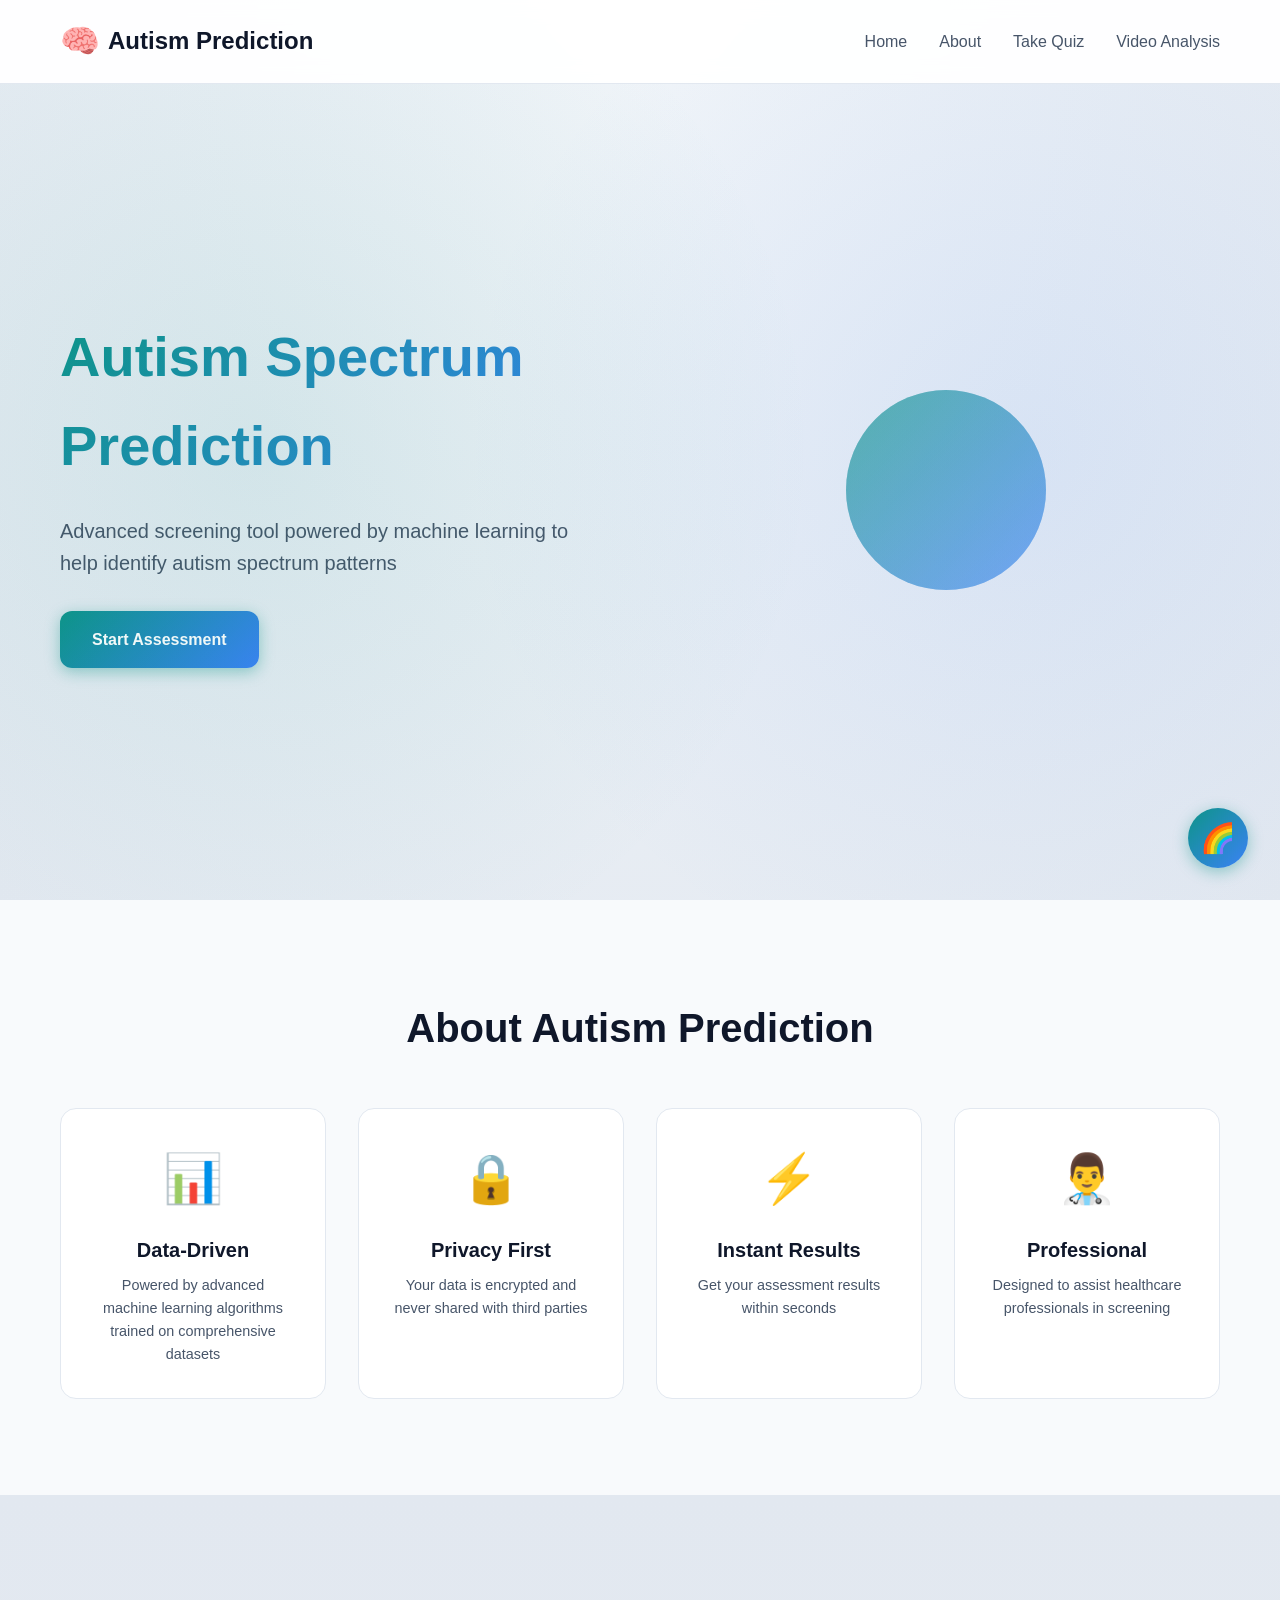
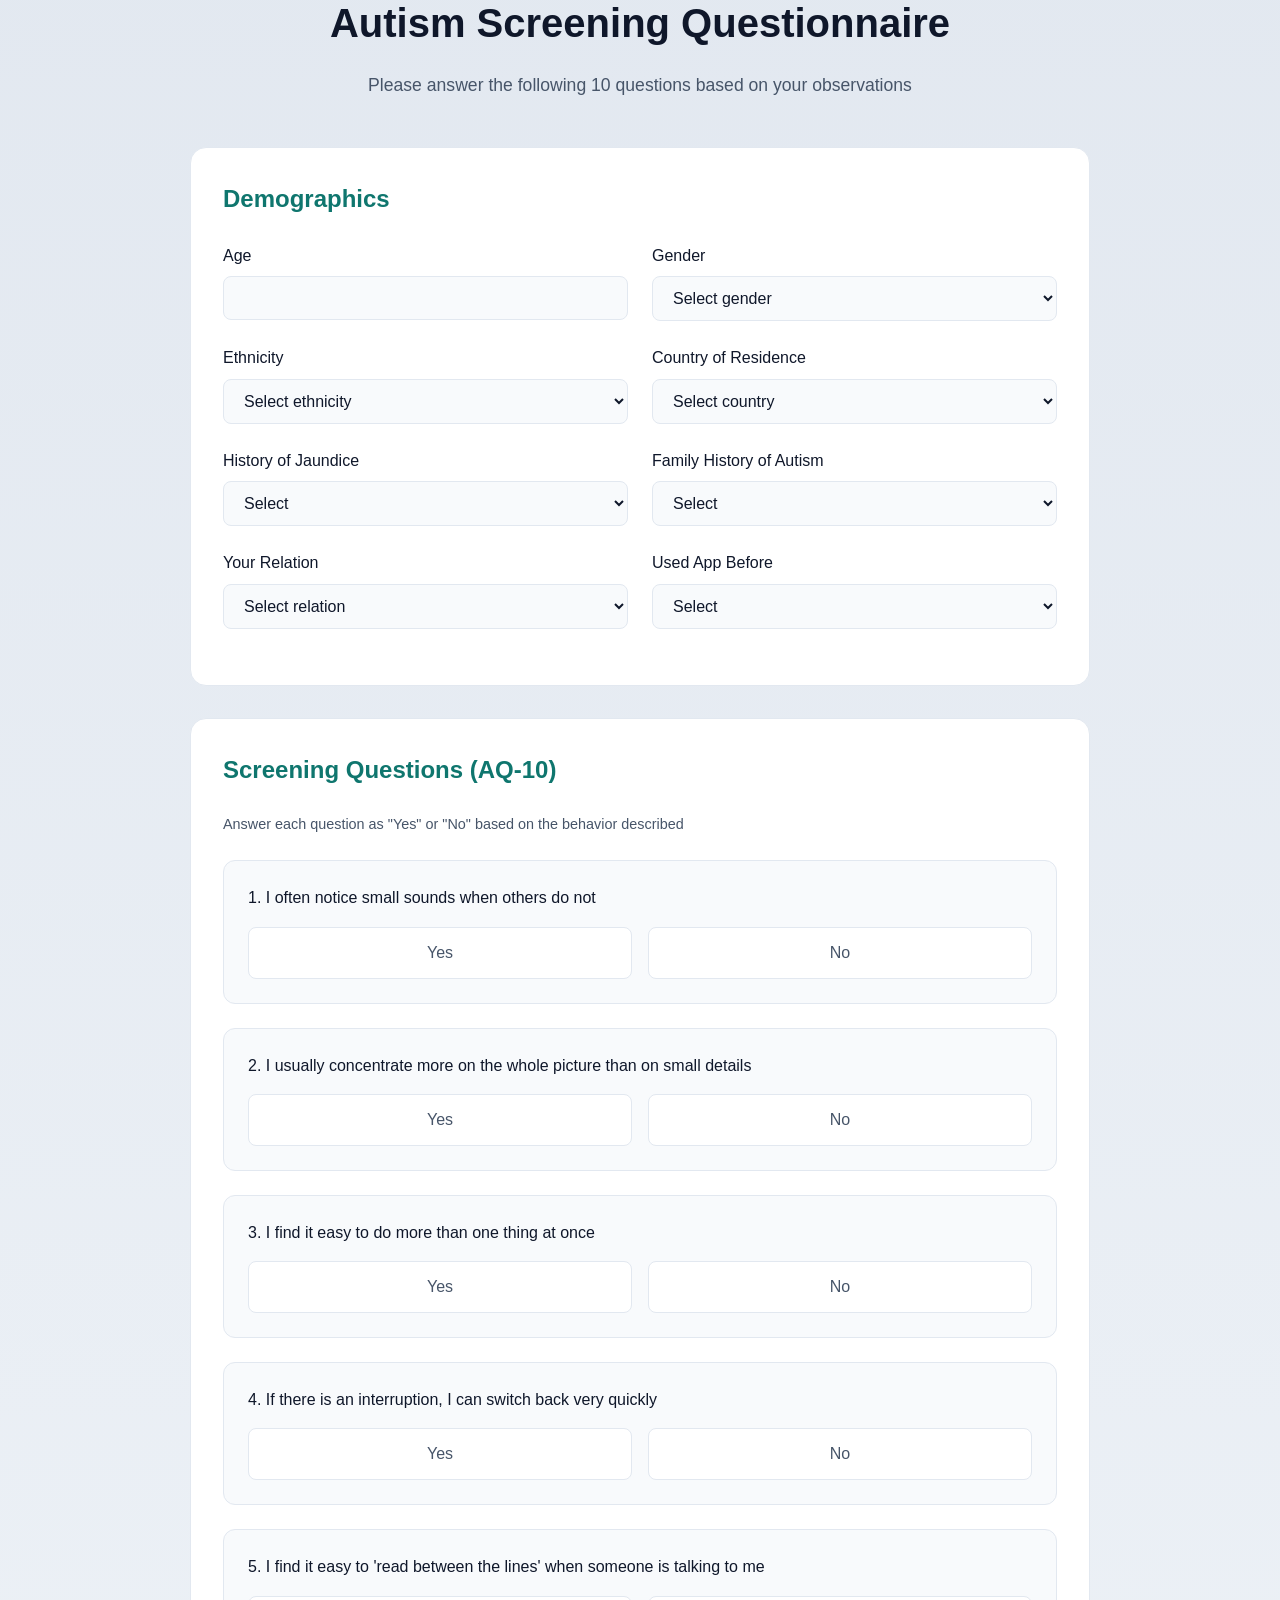
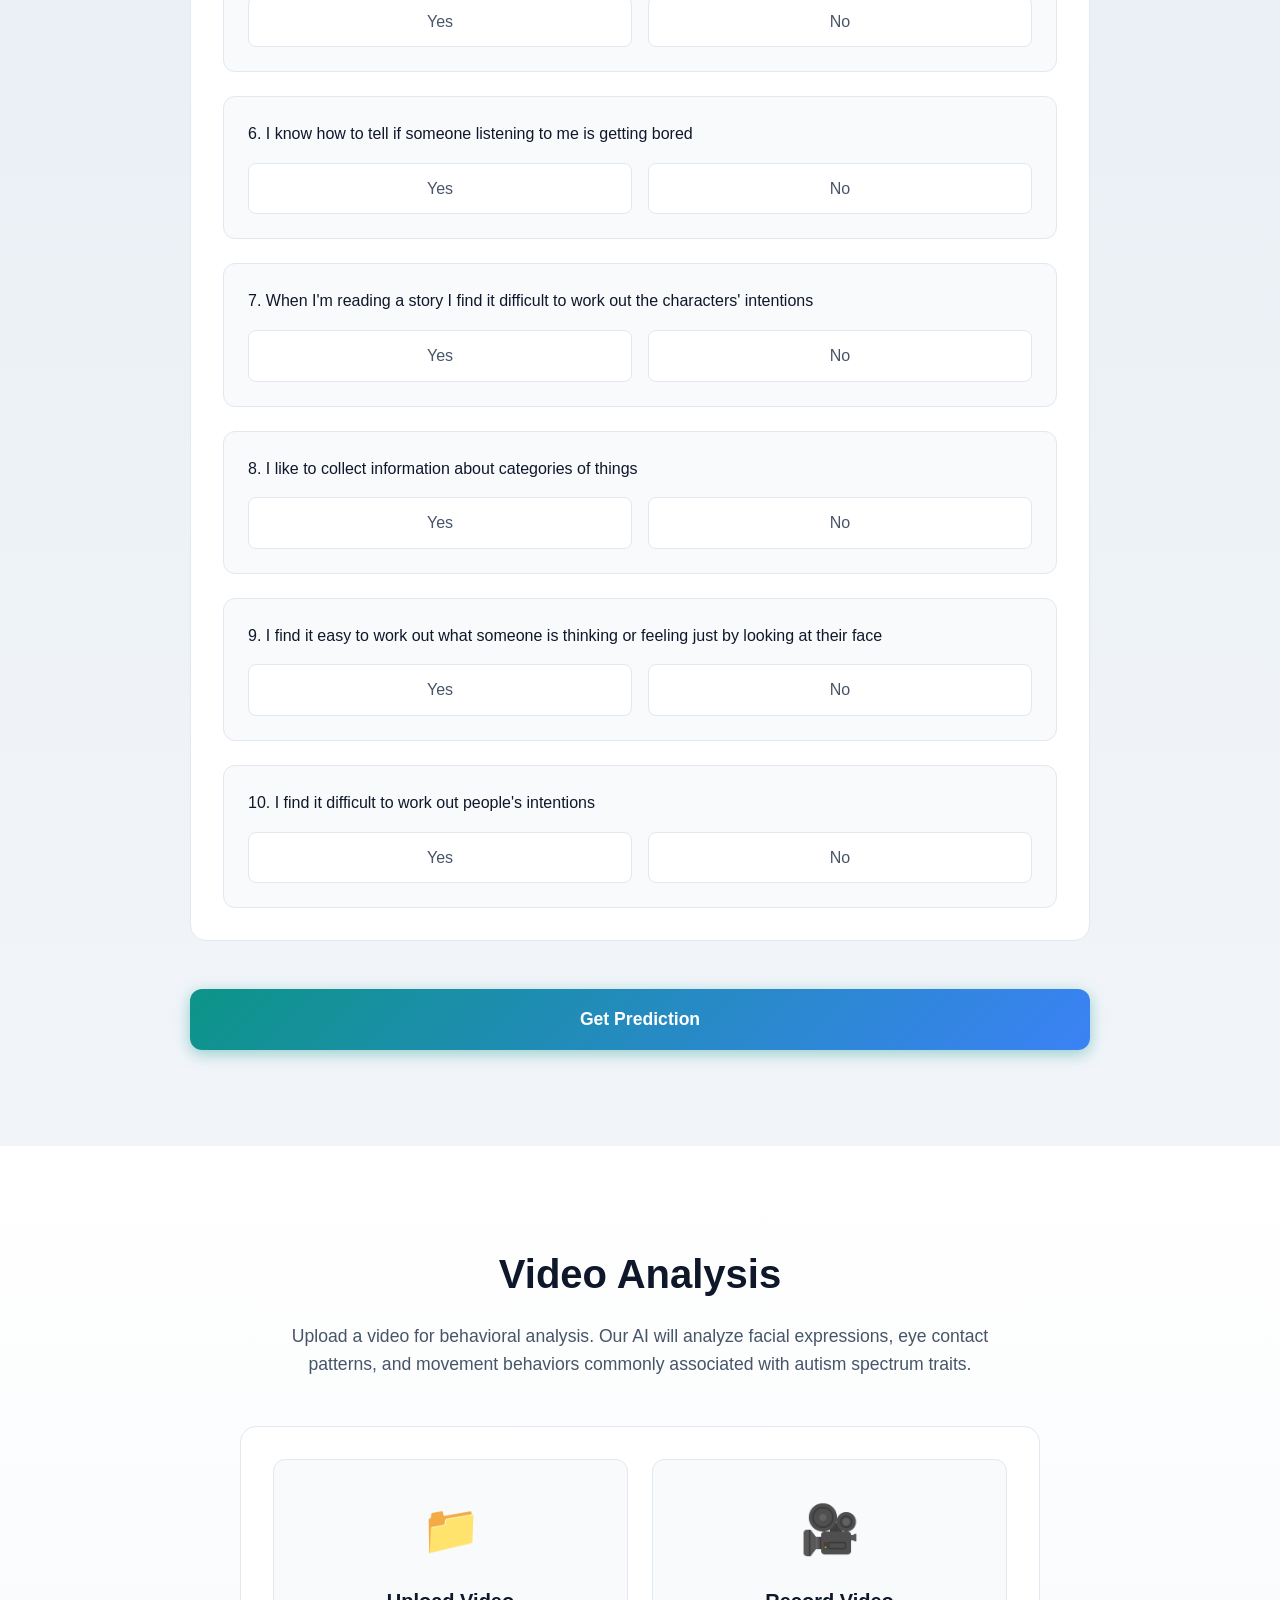
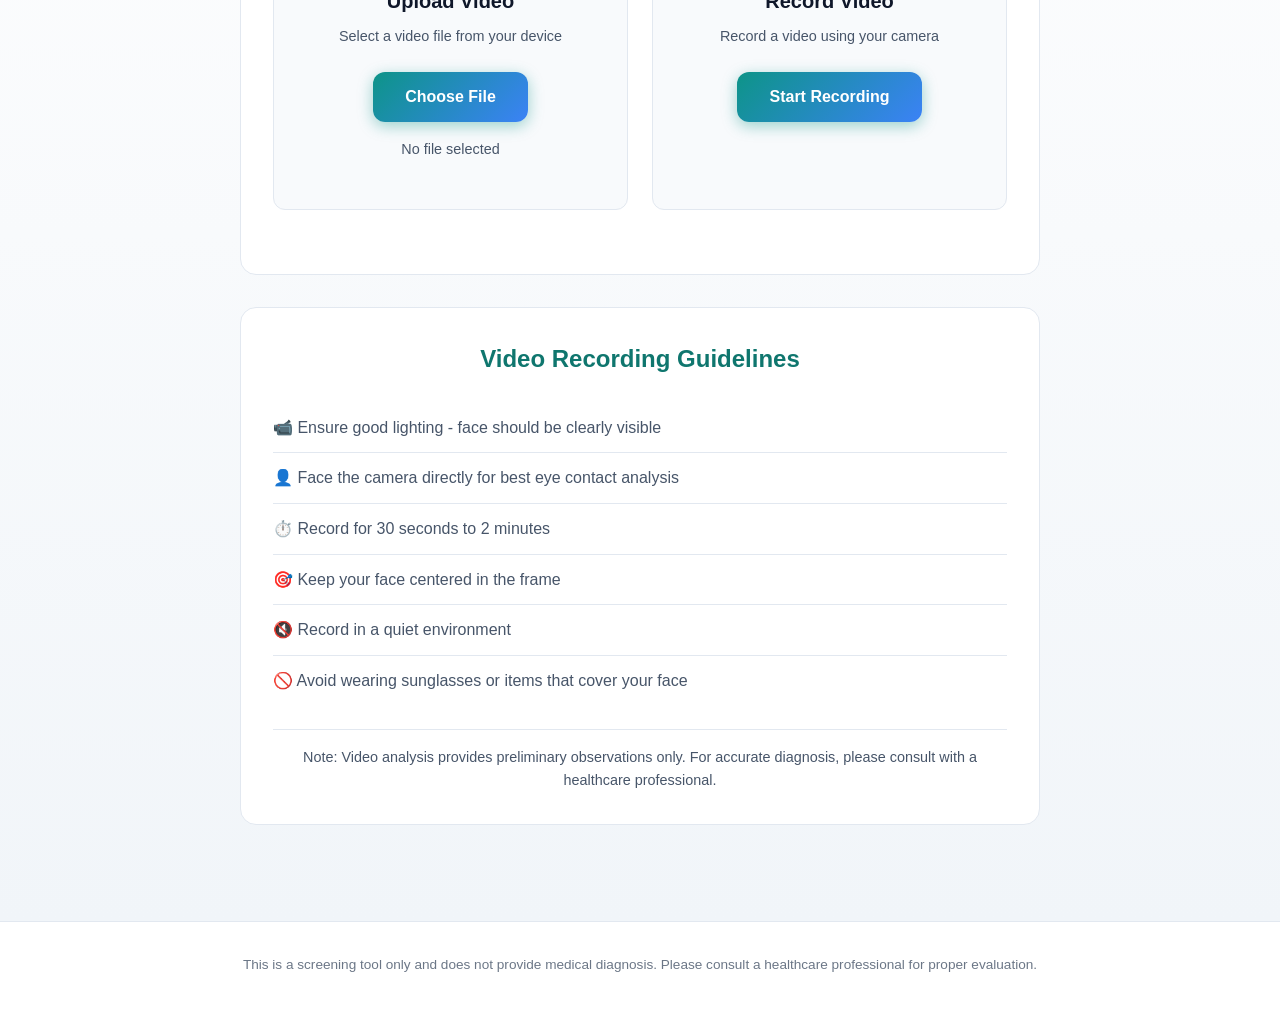
==== commit 8ea9b992: "Add files via upload" ====
--- a/index.html
+++ b/index.html
@@ -430,27 +430,27 @@
                             The AI performed a multi-stage behavioral analysis on your uploaded video. Here are the <strong>6 behavioral categories</strong> that were evaluated:
                         </p>
                         <div class="analysis-categories" style="display: grid; grid-template-columns: repeat(auto-fit, minmax(250px, 1fr)); gap: 12px;">
-                            <div style="background: rgba(255,255,255,0.05); border-radius: 8px; padding: 12px; border-left: 3px solid #6366f1;">
+                            <div style="background: rgba(0,0,0,0.03); border-radius: 8px; padding: 12px; border-left: 3px solid #6366f1;">
                                 <strong style="color: #818cf8;">A — Eye Contact & Facial Interaction</strong>
                                 <p style="font-size: 0.82rem; color: var(--text-secondary); margin-top: 4px;">Gaze direction, face orientation, eye contact avoidance, and facial emotion variation across frames.</p>
                             </div>
-                            <div style="background: rgba(255,255,255,0.05); border-radius: 8px; padding: 12px; border-left: 3px solid #8b5cf6;">
+                            <div style="background: rgba(0,0,0,0.03); border-radius: 8px; padding: 12px; border-left: 3px solid #8b5cf6;">
                                 <strong style="color: #a78bfa;">B — Social Interaction</strong>
                                 <p style="font-size: 0.82rem; color: var(--text-secondary); margin-top: 4px;">Engagement with nearby people, response to interaction attempts, imitation of actions, and proximity avoidance.</p>
                             </div>
-                            <div style="background: rgba(255,255,255,0.05); border-radius: 8px; padding: 12px; border-left: 3px solid #ec4899;">
+                            <div style="background: rgba(0,0,0,0.03); border-radius: 8px; padding: 12px; border-left: 3px solid #ec4899;">
                                 <strong style="color: #f472b6;">C — Repetitive Behaviors</strong>
                                 <p style="font-size: 0.82rem; color: var(--text-secondary); margin-top: 4px;">Hand flapping, body rocking, spinning, finger flicking, repetitive jumping, and repetitive clapping (motion cycle analysis).</p>
                             </div>
-                            <div style="background: rgba(255,255,255,0.05); border-radius: 8px; padding: 12px; border-left: 3px solid #f59e0b;">
+                            <div style="background: rgba(0,0,0,0.03); border-radius: 8px; padding: 12px; border-left: 3px solid #f59e0b;">
                                 <strong style="color: #fbbf24;">D — Motor Pattern Differences</strong>
                                 <p style="font-size: 0.82rem; color: var(--text-secondary); margin-top: 4px;">Toe walking, stiff movement, unusual posture, joint angles, and walking gait analysis.</p>
                             </div>
-                            <div style="background: rgba(255,255,255,0.05); border-radius: 8px; padding: 12px; border-left: 3px solid #10b981;">
+                            <div style="background: rgba(0,0,0,0.03); border-radius: 8px; padding: 12px; border-left: 3px solid #10b981;">
                                 <strong style="color: #34d399;">E — Attention Patterns</strong>
                                 <p style="font-size: 0.82rem; color: var(--text-secondary); margin-top: 4px;">Long fixation on objects, watching spinning objects, difficulty shifting gaze, and gaze fixation duration.</p>
                             </div>
-                            <div style="background: rgba(255,255,255,0.05); border-radius: 8px; padding: 12px; border-left: 3px solid #ef4444;">
+                            <div style="background: rgba(0,0,0,0.03); border-radius: 8px; padding: 12px; border-left: 3px solid #ef4444;">
                                 <strong style="color: #f87171;">F — Sensory Response Behaviors</strong>
                                 <p style="font-size: 0.82rem; color: var(--text-secondary); margin-top: 4px;">Covering ears, sudden agitation, turning away from stimuli, hand-to-head gestures, and motion bursts.</p>
                             </div>
@@ -477,7 +477,7 @@
                             <span>📐</span> How the Risk Score is Calculated
                         </h4>
                         <p style="font-size: 0.88rem; color: var(--text-secondary); margin-bottom: 0.8rem;">The final Autism Behavior Risk Score is a weighted combination of the category scores:</p>
-                        <div style="background: rgba(0,0,0,0.2); border-radius: 8px; padding: 14px; font-family: monospace; font-size: 0.85rem; color: #f8fafc; line-height: 1.8;">
+                        <div style="background: rgba(0,0,0,0.05); border-radius: 8px; padding: 14px; font-family: monospace; font-size: 0.85rem; color: var(--text-primary); line-height: 1.8;">
                             Risk Score =<br>
                             &nbsp;&nbsp;0.25 × <span style="color: #818cf8;">Eye Contact Score</span><br>
                             + 0.30 × <span style="color: #f472b6;">Repetitive Behavior Score</span><br>
--- a/styles.css
+++ b/styles.css
@@ -15,13 +15,16 @@
     /* Blue 500 */
     --danger-color: #ef4444;
     --warning-color: #f59e0b;
-    --dark-bg: #0f172a;
-    /* Slate 900 (Deep Blue/Gray BG) */
-    --card-bg: #1e293b;
-    /* Slate 800 */
-    --text-primary: #f8fafc;
-    --text-secondary: #94a3b8;
-    --border-color: #334155;
+    --dark-bg: #f8fafc;
+    /* Slate 50 (Light Gray BG) */
+    --card-bg: #ffffff;
+    /* White Card BG */
+    --text-primary: #0f172a;
+    /* Slate 900 Text */
+    --text-secondary: #475569;
+    /* Slate 600 Text */
+    --border-color: #e2e8f0;
+    /* Slate 200 Border */
     --gradient-primary: linear-gradient(135deg, #0d9488 0%, #3b82f6 100%);
     /* Teal to Blue */
     --gradient-secondary: linear-gradient(135deg, #0284c7 0%, #0369a1 100%);
@@ -48,7 +51,7 @@
     top: 0;
     left: 0;
     right: 0;
-    background: rgba(10, 10, 10, 0.95);
+    background: rgba(255, 255, 255, 0.95);
     backdrop-filter: blur(10px);
     z-index: 1000;
     padding: 1rem 0;
@@ -100,7 +103,7 @@
 }
 
 .nav-links a:hover {
-    color: var(--primary-light);
+    color: var(--primary-color);
 }
 
 .nav-login {
@@ -128,7 +131,7 @@
     display: flex;
     align-items: center;
     padding-top: 80px;
-    background: radial-gradient(ellipse at top, #171717 0%, #0a0a0a 100%);
+    background: radial-gradient(ellipse at top, #f1f5f9 0%, #e2e8f0 100%);
     position: relative;
     overflow: hidden;
 }
@@ -300,7 +303,7 @@
 /* Quiz Section */
 .quiz-section {
     padding: 6rem 0;
-    background: linear-gradient(180deg, #0a0a0a 0%, #171717 100%);
+    background: linear-gradient(180deg, #e2e8f0 0%, #f1f5f9 100%);
 }
 
 .quiz-section h2 {
@@ -332,7 +335,7 @@
 .form-section h3 {
     font-size: 1.5rem;
     margin-bottom: 1.5rem;
-    color: var(--primary-light);
+    color: var(--primary-dark);
 }
 
 .section-desc {
@@ -391,7 +394,7 @@
 }
 
 .question-card:hover {
-    border-color: var(--primary-light);
+    border-color: var(--primary-color);
 }
 
 .question-label {
@@ -436,7 +439,7 @@
 }
 
 .radio-option:hover .radio-text {
-    border-color: var(--primary-light);
+    border-color: var(--primary-color);
     color: var(--text-primary);
 }
 
@@ -478,7 +481,7 @@
 
 .video-analysis-section {
     padding: 6rem 0;
-    background: linear-gradient(180deg, #1e293b 0%, #0f172a 100%);
+    background: linear-gradient(180deg, #ffffff 0%, #f1f5f9 100%);
 }
 
 .video-analysis-section h2 {
@@ -691,7 +694,7 @@
 .markers-detected h4 {
     font-size: 1.25rem;
     margin-bottom: 1rem;
-    color: var(--primary-light);
+    color: var(--primary-dark);
 }
 
 .markers-list {
@@ -767,7 +770,7 @@
 .analysis-details h4 {
     font-size: 1.25rem;
     margin-bottom: 1rem;
-    color: var(--primary-light);
+    color: var(--primary-dark);
 }
 
 .details-list {
@@ -787,7 +790,7 @@
 
 .detail-type {
     font-weight: 600;
-    color: var(--primary-light);
+    color: var(--primary-color);
     min-width: 130px;
     flex-shrink: 0;
     word-break: break-word;
@@ -816,7 +819,7 @@
     font-size: 1.5rem;
     margin-bottom: 1.5rem;
     text-align: center;
-    color: var(--primary-light);
+    color: var(--primary-dark);
 }
 
 .video-guidelines ul {
@@ -845,7 +848,7 @@
 /* Results Section */
 .results-section {
     padding: 6rem 0;
-    background: linear-gradient(180deg, #1e293b 0%, #0f172a 100%);
+    background: linear-gradient(180deg, #ffffff 0%, #f1f5f9 100%);
     min-height: 100vh;
 }
 
@@ -939,7 +942,7 @@
 .result-details h3 {
     font-size: 1.25rem;
     margin-bottom: 1rem;
-    color: var(--primary-light);
+    color: var(--primary-dark);
 }
 
 #summary-content {
@@ -1152,7 +1155,7 @@
     display: flex;
     flex-direction: column;
     gap: 1rem;
-    background: rgba(15, 23, 42, 0.8);
+    background: rgba(248, 250, 252, 0.8);
 }
 
 .chat-message {
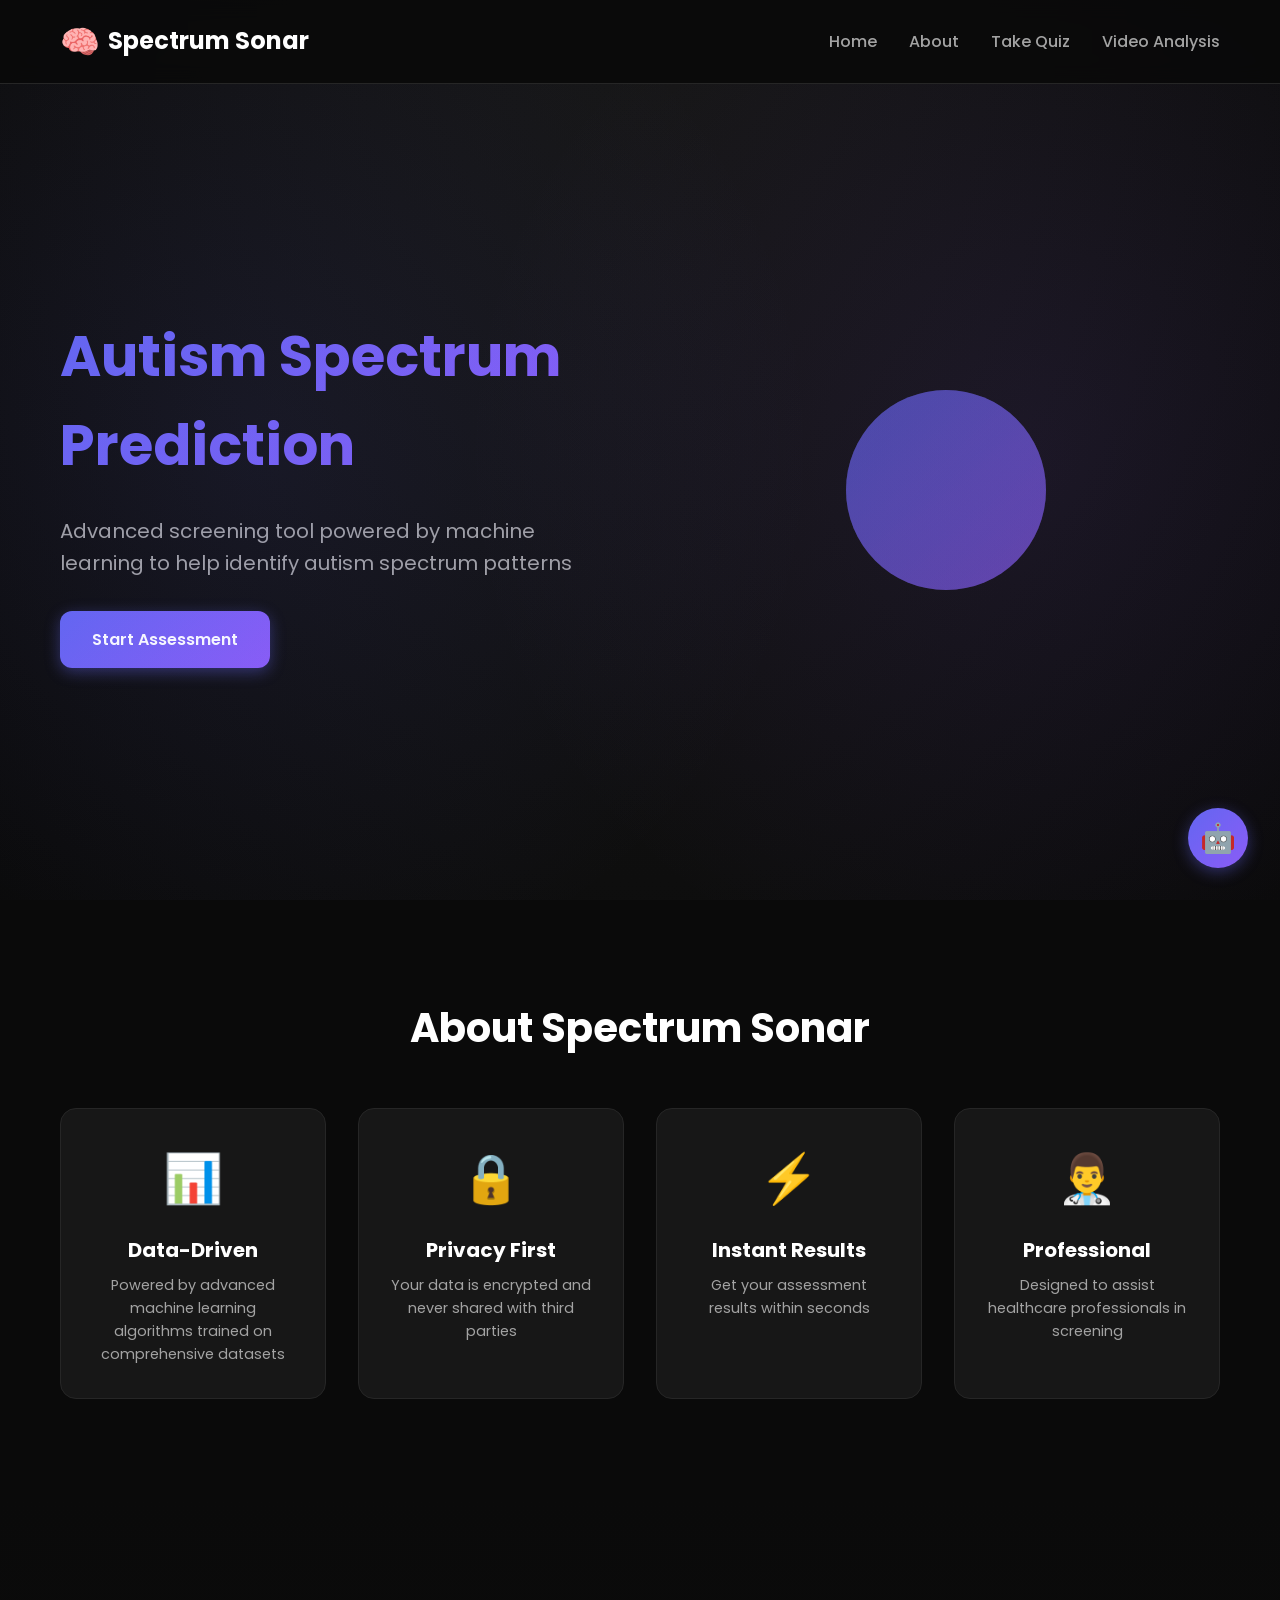
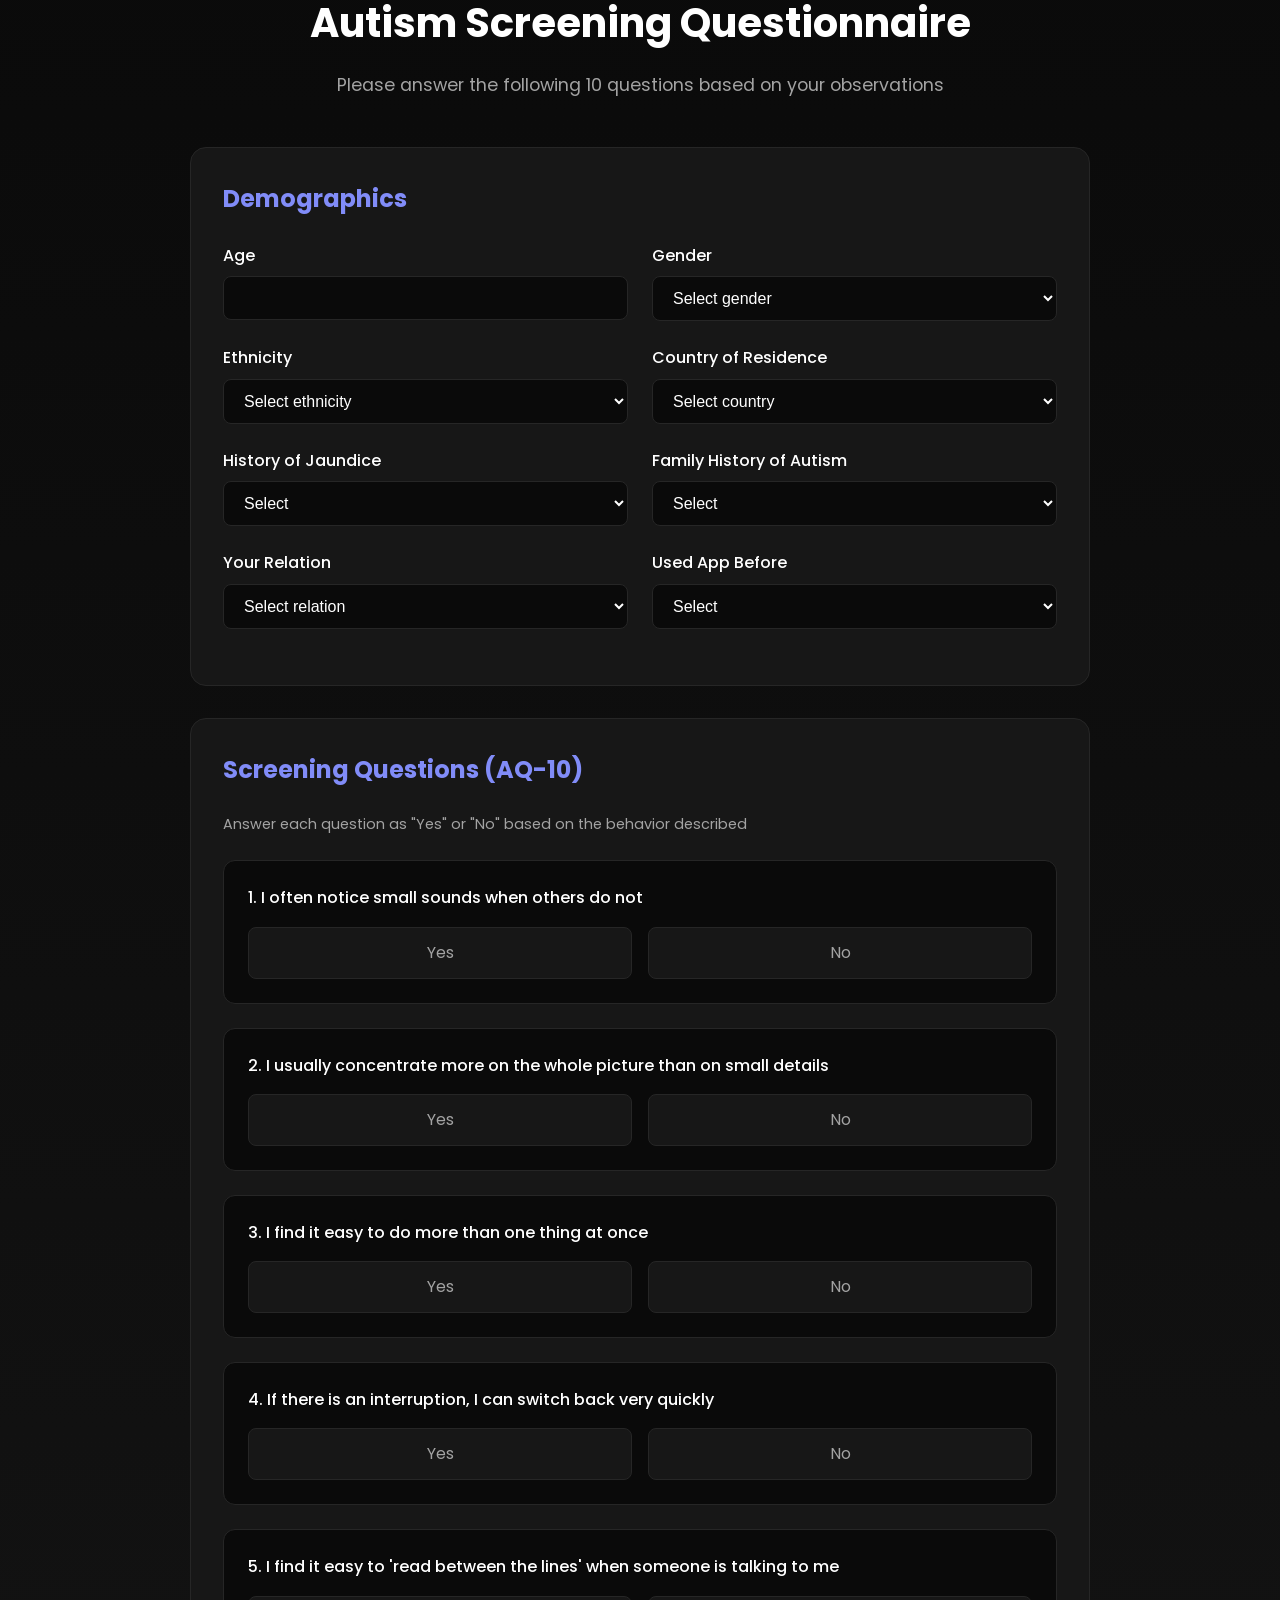
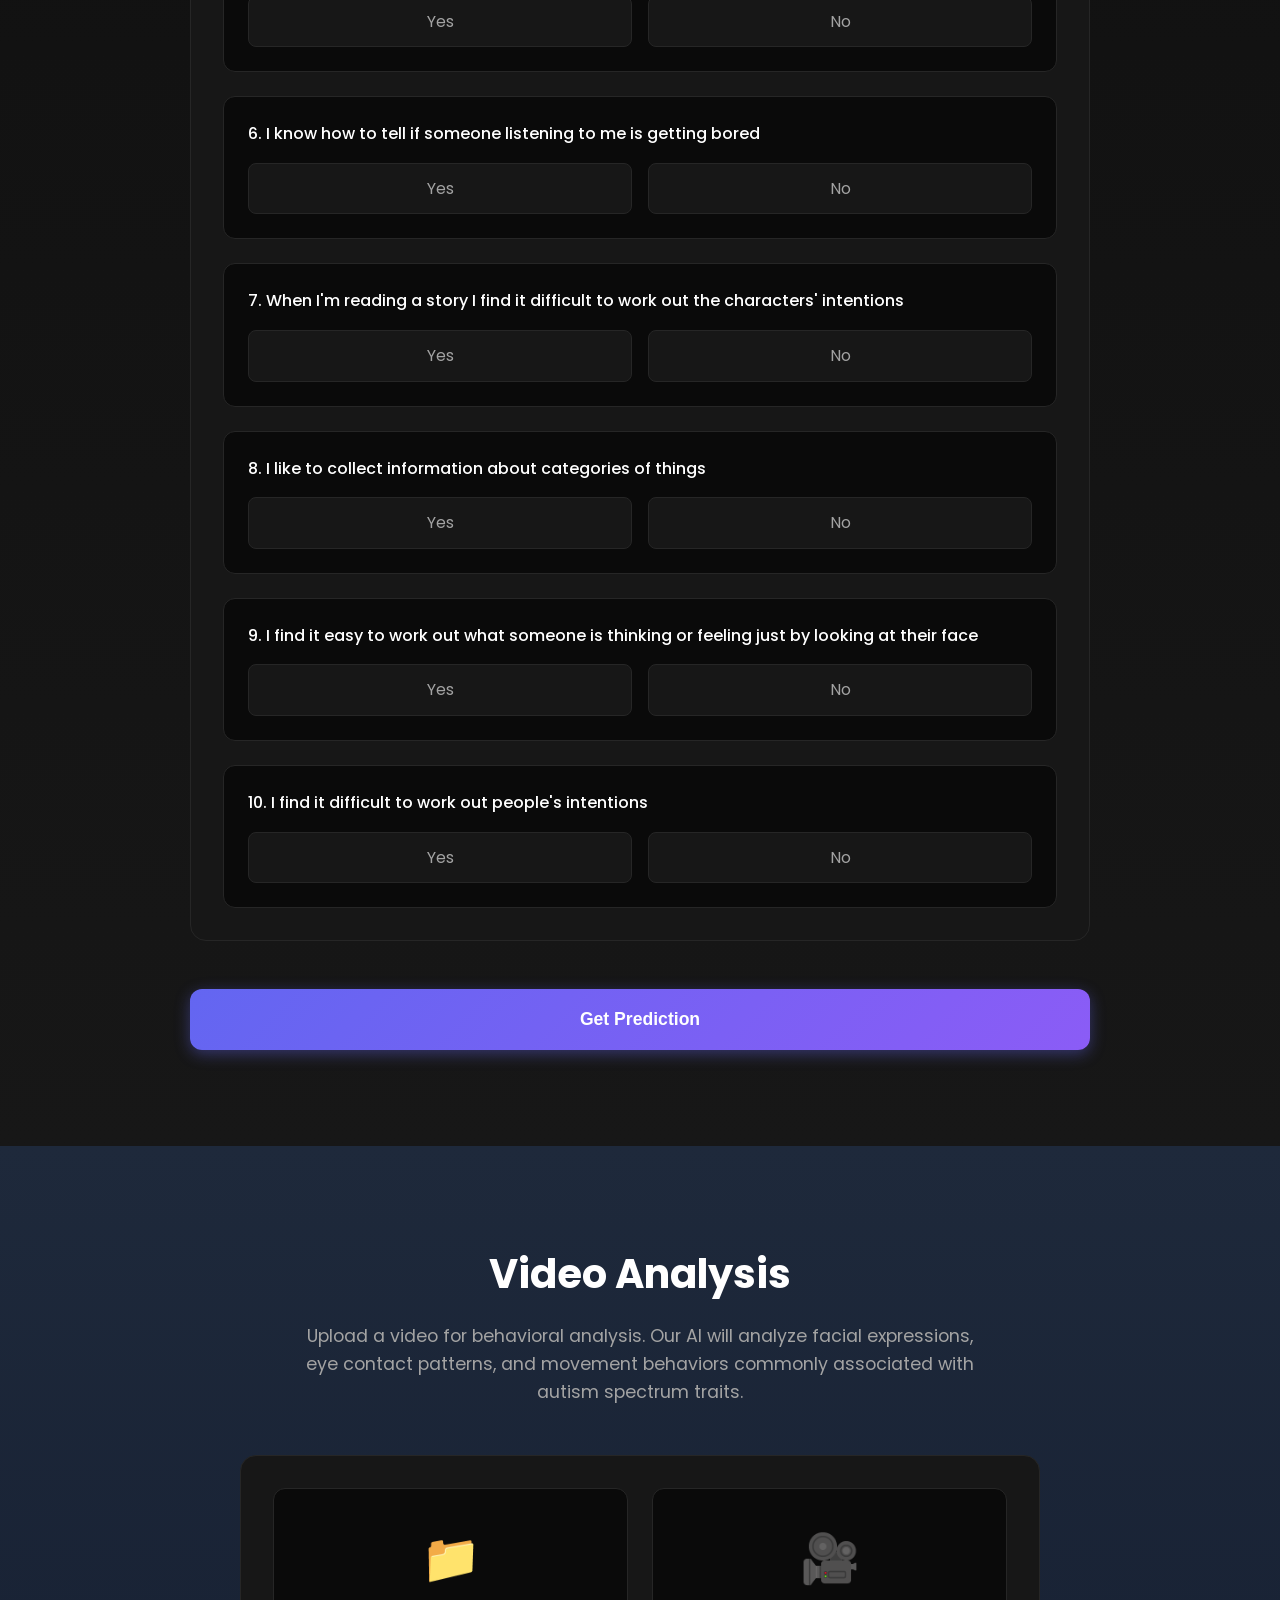
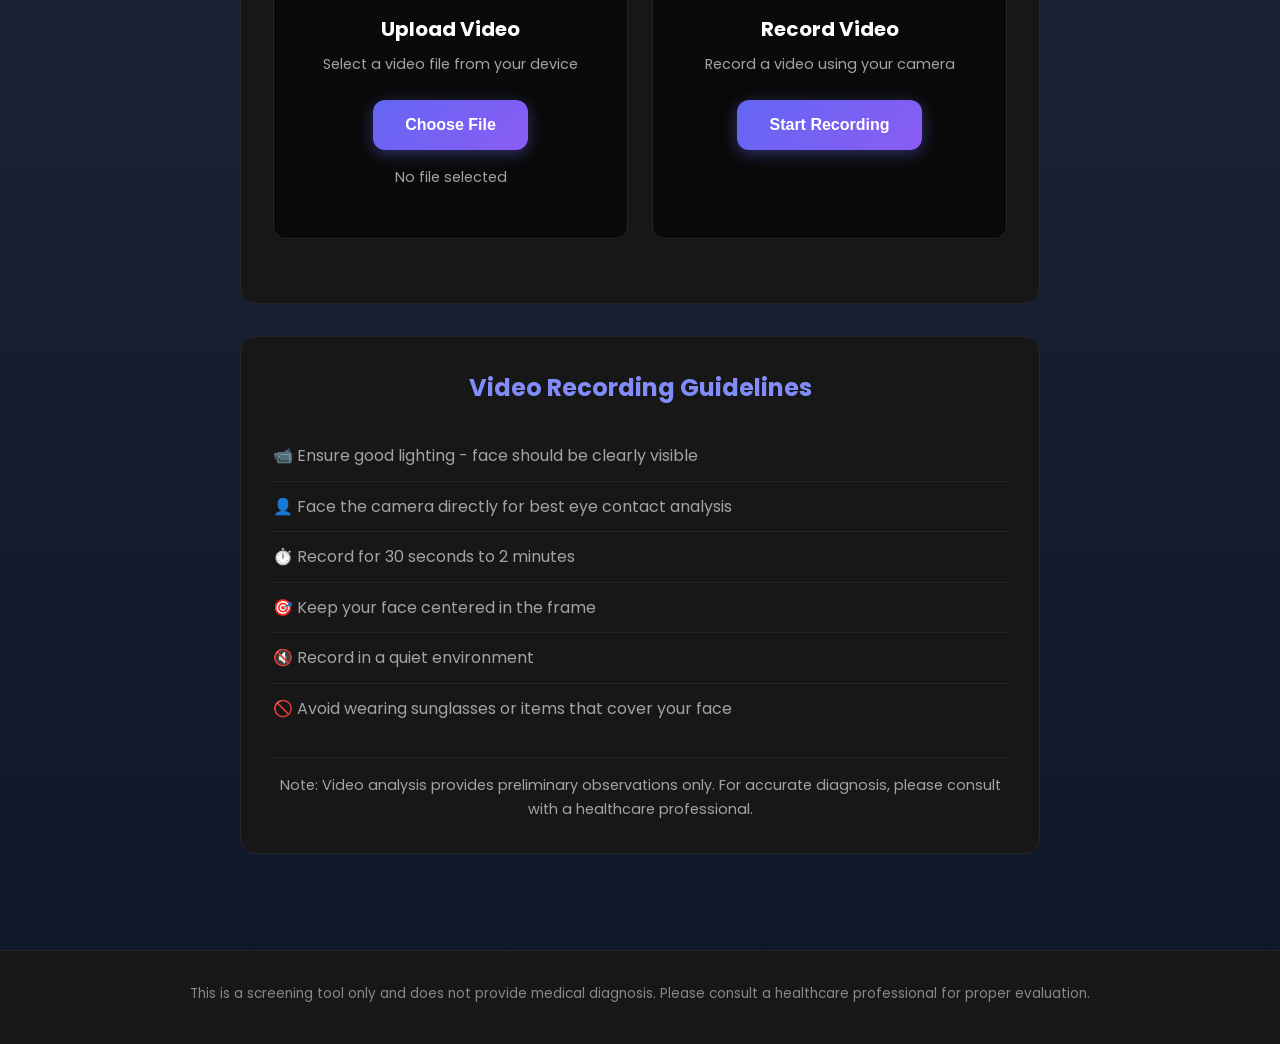
==== commit f3369b5a: "Add files via upload" ====
--- a/index.html
+++ b/index.html
@@ -4,8 +4,10 @@
 <head>
     <meta charset="UTF-8">
     <meta name="viewport" content="width=device-width, initial-scale=1.0">
-    <title>Autism Prediction - Autism Prediction</title>
+    <title>Spectrum Sonar - Autism Prediction</title>
     <link rel="stylesheet" href="styles.css">
+    <link href="https://fonts.googleapis.com/css2?family=Poppins:wght@300;400;500;600;700&display=swap"
+        rel="stylesheet">
 </head>
 
 <body>
@@ -13,7 +15,7 @@
         <div class="container">
             <div class="logo">
                 <span class="logo-icon">🧠</span>
-                <span class="logo-text">Autism Prediction</span>
+                <span class="logo-text">Spectrum Sonar</span>
             </div>
             <ul class="nav-links">
                 <li><a href="#home">Home</a></li>
@@ -43,7 +45,7 @@
 
     <section id="about" class="about">
         <div class="container">
-            <h2>About Autism Prediction</h2>
+            <h2>About Spectrum Sonar</h2>
             <div class="about-grid">
                 <div class="about-card">
                     <div class="card-icon">📊</div>
@@ -421,73 +423,18 @@
                         <!-- Results description will be inserted here -->
                     </div>
 
-                    <!-- NEW: What the AI Analyzed Explanation -->
-                    <div class="analysis-explanation" style="background: linear-gradient(135deg, rgba(99, 102, 241, 0.08), rgba(139, 92, 246, 0.08)); border: 1px solid rgba(99, 102, 241, 0.2); border-radius: 12px; padding: 1.5rem; margin: 1.5rem 0;">
-                        <h4 style="margin-bottom: 1rem; color: #8b5cf6; display: flex; align-items: center; gap: 8px;">
-                            <span>🔬</span> What Did the AI Analyze?
-                        </h4>
-                        <p style="font-size: 0.9rem; color: var(--text-secondary); margin-bottom: 1rem;">
-                            The AI performed a multi-stage behavioral analysis on your uploaded video. Here are the <strong>6 behavioral categories</strong> that were evaluated:
-                        </p>
-                        <div class="analysis-categories" style="display: grid; grid-template-columns: repeat(auto-fit, minmax(250px, 1fr)); gap: 12px;">
-                            <div style="background: rgba(0,0,0,0.03); border-radius: 8px; padding: 12px; border-left: 3px solid #6366f1;">
-                                <strong style="color: #818cf8;">A — Eye Contact & Facial Interaction</strong>
-                                <p style="font-size: 0.82rem; color: var(--text-secondary); margin-top: 4px;">Gaze direction, face orientation, eye contact avoidance, and facial emotion variation across frames.</p>
-                            </div>
-                            <div style="background: rgba(0,0,0,0.03); border-radius: 8px; padding: 12px; border-left: 3px solid #8b5cf6;">
-                                <strong style="color: #a78bfa;">B — Social Interaction</strong>
-                                <p style="font-size: 0.82rem; color: var(--text-secondary); margin-top: 4px;">Engagement with nearby people, response to interaction attempts, imitation of actions, and proximity avoidance.</p>
-                            </div>
-                            <div style="background: rgba(0,0,0,0.03); border-radius: 8px; padding: 12px; border-left: 3px solid #ec4899;">
-                                <strong style="color: #f472b6;">C — Repetitive Behaviors</strong>
-                                <p style="font-size: 0.82rem; color: var(--text-secondary); margin-top: 4px;">Hand flapping, body rocking, spinning, finger flicking, repetitive jumping, and repetitive clapping (motion cycle analysis).</p>
-                            </div>
-                            <div style="background: rgba(0,0,0,0.03); border-radius: 8px; padding: 12px; border-left: 3px solid #f59e0b;">
-                                <strong style="color: #fbbf24;">D — Motor Pattern Differences</strong>
-                                <p style="font-size: 0.82rem; color: var(--text-secondary); margin-top: 4px;">Toe walking, stiff movement, unusual posture, joint angles, and walking gait analysis.</p>
-                            </div>
-                            <div style="background: rgba(0,0,0,0.03); border-radius: 8px; padding: 12px; border-left: 3px solid #10b981;">
-                                <strong style="color: #34d399;">E — Attention Patterns</strong>
-                                <p style="font-size: 0.82rem; color: var(--text-secondary); margin-top: 4px;">Long fixation on objects, watching spinning objects, difficulty shifting gaze, and gaze fixation duration.</p>
-                            </div>
-                            <div style="background: rgba(0,0,0,0.03); border-radius: 8px; padding: 12px; border-left: 3px solid #ef4444;">
-                                <strong style="color: #f87171;">F — Sensory Response Behaviors</strong>
-                                <p style="font-size: 0.82rem; color: var(--text-secondary); margin-top: 4px;">Covering ears, sudden agitation, turning away from stimuli, hand-to-head gestures, and motion bursts.</p>
-                            </div>
-                        </div>
-                    </div>
-
                     <div class="markers-detected">
-                        <h4>Behaviors Detected</h4>
+                        <h4>Autism-Related Markers Detected</h4>
                         <div class="markers-list" id="markers-list">
                             <!-- Markers will be inserted here -->
                         </div>
                     </div>
 
                     <div class="analysis-details">
-                        <h4>Feature Vector & Detailed Scores</h4>
+                        <h4>Detailed Analysis</h4>
                         <div class="details-list" id="analysis-details">
                             <!-- Analysis details will be inserted here -->
                         </div>
-                    </div>
-
-                    <!-- NEW: Risk Score Formula Explanation -->
-                    <div class="risk-formula-section" style="background: rgba(239, 68, 68, 0.06); border: 1px solid rgba(239, 68, 68, 0.15); border-radius: 12px; padding: 1.5rem; margin: 1.5rem 0;">
-                        <h4 style="margin-bottom: 0.8rem; color: #f87171; display: flex; align-items: center; gap: 8px;">
-                            <span>📐</span> How the Risk Score is Calculated
-                        </h4>
-                        <p style="font-size: 0.88rem; color: var(--text-secondary); margin-bottom: 0.8rem;">The final Autism Behavior Risk Score is a weighted combination of the category scores:</p>
-                        <div style="background: rgba(0,0,0,0.05); border-radius: 8px; padding: 14px; font-family: monospace; font-size: 0.85rem; color: var(--text-primary); line-height: 1.8;">
-                            Risk Score =<br>
-                            &nbsp;&nbsp;0.25 × <span style="color: #818cf8;">Eye Contact Score</span><br>
-                            + 0.30 × <span style="color: #f472b6;">Repetitive Behavior Score</span><br>
-                            + 0.20 × <span style="color: #a78bfa;">Social Interaction Score</span><br>
-                            + 0.15 × <span style="color: #34d399;">Attention Pattern Score</span><br>
-                            + 0.10 × <span style="color: #f87171;">Sensory Response Score</span>
-                        </div>
-                        <p style="font-size: 0.82rem; color: var(--text-secondary); margin-top: 0.8rem;">
-                            <strong>High Risk:</strong> Score ≥ 0.70 &nbsp;|&nbsp; <strong>Moderate Risk:</strong> Score 0.40–0.69 &nbsp;|&nbsp; <strong>Low Risk:</strong> Score &lt; 0.40
-                        </p>
                     </div>
 
                     <div class="result-actions">
@@ -542,20 +489,20 @@
 
     <!-- Chatbot Floating Action Button -->
     <div class="chatbot-fab" id="chatbot-fab" onclick="toggleChat()">
-        🌈
+        🤖
     </div>
 
     <!-- Chatbot Widget -->
     <div class="chatbot-container hidden" id="chatbot-container">
         <div class="chatbot-header" onclick="toggleChat()">
             <div class="chatbot-title">
-                <span style="font-size: 1.25rem;">🌈</span> AI Assistant
+                <span style="font-size: 1.25rem;">🤖</span> AI Assistant
             </div>
             <button class="close-chat-btn" id="chatbot-close-btn">&times;</button>
         </div>
         <div class="chatbot-body" id="chatbot-body">
             <div class="chat-message bot-message">
-                Hello! I'm the Autism Prediction AI Assistant. I can help answer questions about autism screening, how
+                Hello! I'm the Spectrum Sonar AI Assistant. I can help answer questions about autism screening, how
                 our tool works, or explain the assessment results. How can I help you today?
             </div>
         </div>
--- a/styles.css
+++ b/styles.css
@@ -5,34 +5,23 @@
 }
 
 :root {
-    --primary-color: #0d9488;
-    /* Teal 600 */
-    --primary-dark: #0f766e;
-    /* Teal 700 */
-    --primary-light: #2dd4bf;
-    /* Teal 400 */
-    --secondary-color: #3b82f6;
-    /* Blue 500 */
+    --primary-color: #6366f1;
+    --primary-dark: #4f46e5;
+    --primary-light: #818cf8;
+    --secondary-color: #10b981;
     --danger-color: #ef4444;
     --warning-color: #f59e0b;
-    --dark-bg: #f8fafc;
-    /* Slate 50 (Light Gray BG) */
-    --card-bg: #ffffff;
-    /* White Card BG */
-    --text-primary: #0f172a;
-    /* Slate 900 Text */
-    --text-secondary: #475569;
-    /* Slate 600 Text */
-    --border-color: #e2e8f0;
-    /* Slate 200 Border */
-    --gradient-primary: linear-gradient(135deg, #0d9488 0%, #3b82f6 100%);
-    /* Teal to Blue */
-    --gradient-secondary: linear-gradient(135deg, #0284c7 0%, #0369a1 100%);
-    /* Light Blue to Dark Blue */
+    --dark-bg: #0a0a0a;
+    --card-bg: #171717;
+    --text-primary: #ffffff;
+    --text-secondary: #a3a3a3;
+    --border-color: #262626;
+    --gradient-primary: linear-gradient(135deg, #6366f1 0%, #8b5cf6 100%);
+    --gradient-secondary: linear-gradient(135deg, #10b981 0%, #059669 100%);
 }
 
 body {
-    font-family: -apple-system, BlinkMacSystemFont, "Segoe UI", Roboto, Helvetica, Arial, sans-serif, "Apple Color Emoji", "Segoe UI Emoji", "Segoe UI Symbol";
+    font-family: 'Poppins', sans-serif;
     background-color: var(--dark-bg);
     color: var(--text-primary);
     line-height: 1.6;
@@ -51,7 +40,7 @@
     top: 0;
     left: 0;
     right: 0;
-    background: rgba(255, 255, 255, 0.95);
+    background: rgba(10, 10, 10, 0.95);
     backdrop-filter: blur(10px);
     z-index: 1000;
     padding: 1rem 0;
@@ -103,7 +92,7 @@
 }
 
 .nav-links a:hover {
-    color: var(--primary-color);
+    color: var(--primary-light);
 }
 
 .nav-login {
@@ -120,7 +109,7 @@
 }
 
 .nav-signup:hover {
-    box-shadow: 0 4px 15px rgba(13, 148, 136, 0.4);
+    box-shadow: 0 4px 15px rgba(99, 102, 241, 0.4);
     transform: translateY(-2px);
     color: white !important;
 }
@@ -131,7 +120,7 @@
     display: flex;
     align-items: center;
     padding-top: 80px;
-    background: radial-gradient(ellipse at top, #f1f5f9 0%, #e2e8f0 100%);
+    background: radial-gradient(ellipse at top, #171717 0%, #0a0a0a 100%);
     position: relative;
     overflow: hidden;
 }
@@ -144,8 +133,8 @@
     right: 0;
     bottom: 0;
     background:
-        radial-gradient(circle at 20% 50%, rgba(13, 148, 136, 0.1) 0%, transparent 50%),
-        radial-gradient(circle at 80% 50%, rgba(59, 130, 246, 0.1) 0%, transparent 50%);
+        radial-gradient(circle at 20% 50%, rgba(99, 102, 241, 0.1) 0%, transparent 50%),
+        radial-gradient(circle at 80% 50%, rgba(139, 92, 246, 0.1) 0%, transparent 50%);
     pointer-events: none;
 }
 
@@ -187,12 +176,12 @@
 .btn-primary {
     background: var(--gradient-primary);
     color: white;
-    box-shadow: 0 4px 15px rgba(13, 148, 136, 0.4);
+    box-shadow: 0 4px 15px rgba(99, 102, 241, 0.4);
 }
 
 .btn-primary:hover {
     transform: translateY(-2px);
-    box-shadow: 0 6px 20px rgba(13, 148, 136, 0.5);
+    box-shadow: 0 6px 20px rgba(99, 102, 241, 0.5);
 }
 
 .btn-secondary {
@@ -282,7 +271,7 @@
 .about-card:hover {
     transform: translateY(-5px);
     border-color: var(--primary-color);
-    box-shadow: 0 10px 30px rgba(13, 148, 136, 0.2);
+    box-shadow: 0 10px 30px rgba(99, 102, 241, 0.2);
 }
 
 .card-icon {
@@ -303,7 +292,7 @@
 /* Quiz Section */
 .quiz-section {
     padding: 6rem 0;
-    background: linear-gradient(180deg, #e2e8f0 0%, #f1f5f9 100%);
+    background: linear-gradient(180deg, #0a0a0a 0%, #171717 100%);
 }
 
 .quiz-section h2 {
@@ -335,7 +324,7 @@
 .form-section h3 {
     font-size: 1.5rem;
     margin-bottom: 1.5rem;
-    color: var(--primary-dark);
+    color: var(--primary-light);
 }
 
 .section-desc {
@@ -377,7 +366,7 @@
 .form-group select:focus {
     outline: none;
     border-color: var(--primary-color);
-    box-shadow: 0 0 0 3px rgba(13, 148, 136, 0.2);
+    box-shadow: 0 0 0 3px rgba(99, 102, 241, 0.2);
 }
 
 .question-grid {
@@ -394,7 +383,7 @@
 }
 
 .question-card:hover {
-    border-color: var(--primary-color);
+    border-color: var(--primary-light);
 }
 
 .question-label {
@@ -439,7 +428,7 @@
 }
 
 .radio-option:hover .radio-text {
-    border-color: var(--primary-color);
+    border-color: var(--primary-light);
     color: var(--text-primary);
 }
 
@@ -481,7 +470,7 @@
 
 .video-analysis-section {
     padding: 6rem 0;
-    background: linear-gradient(180deg, #ffffff 0%, #f1f5f9 100%);
+    background: linear-gradient(180deg, #1e293b 0%, #0f172a 100%);
 }
 
 .video-analysis-section h2 {
@@ -694,7 +683,7 @@
 .markers-detected h4 {
     font-size: 1.25rem;
     margin-bottom: 1rem;
-    color: var(--primary-dark);
+    color: var(--primary-light);
 }
 
 .markers-list {
@@ -770,7 +759,7 @@
 .analysis-details h4 {
     font-size: 1.25rem;
     margin-bottom: 1rem;
-    color: var(--primary-dark);
+    color: var(--primary-light);
 }
 
 .details-list {
@@ -785,15 +774,12 @@
     padding: 0.75rem;
     background: var(--dark-bg);
     border-radius: 8px;
-    align-items: flex-start;
 }
 
 .detail-type {
     font-weight: 600;
-    color: var(--primary-color);
-    min-width: 130px;
-    flex-shrink: 0;
-    word-break: break-word;
+    color: var(--primary-light);
+    min-width: 100px;
 }
 
 .detail-text {
@@ -819,7 +805,7 @@
     font-size: 1.5rem;
     margin-bottom: 1.5rem;
     text-align: center;
-    color: var(--primary-dark);
+    color: var(--primary-light);
 }
 
 .video-guidelines ul {
@@ -848,7 +834,7 @@
 /* Results Section */
 .results-section {
     padding: 6rem 0;
-    background: linear-gradient(180deg, #ffffff 0%, #f1f5f9 100%);
+    background: linear-gradient(180deg, #1e293b 0%, #0f172a 100%);
     min-height: 100vh;
 }
 
@@ -942,7 +928,7 @@
 .result-details h3 {
     font-size: 1.25rem;
     margin-bottom: 1rem;
-    color: var(--primary-dark);
+    color: var(--primary-light);
 }
 
 #summary-content {
@@ -1071,7 +1057,7 @@
     align-items: center;
     font-size: 1.8rem;
     color: white;
-    box-shadow: 0 4px 15px rgba(13, 148, 136, 0.4);
+    box-shadow: 0 4px 15px rgba(99, 102, 241, 0.4);
     cursor: pointer;
     z-index: 1000;
     transition: all 0.3s ease;
@@ -1079,7 +1065,7 @@
 
 .chatbot-fab:hover {
     transform: scale(1.1);
-    box-shadow: 0 6px 20px rgba(13, 148, 136, 0.6);
+    box-shadow: 0 6px 20px rgba(99, 102, 241, 0.6);
 }
 
 .chatbot-fab.hidden {
@@ -1155,7 +1141,7 @@
     display: flex;
     flex-direction: column;
     gap: 1rem;
-    background: rgba(248, 250, 252, 0.8);
+    background: rgba(15, 23, 42, 0.8);
 }
 
 .chat-message {
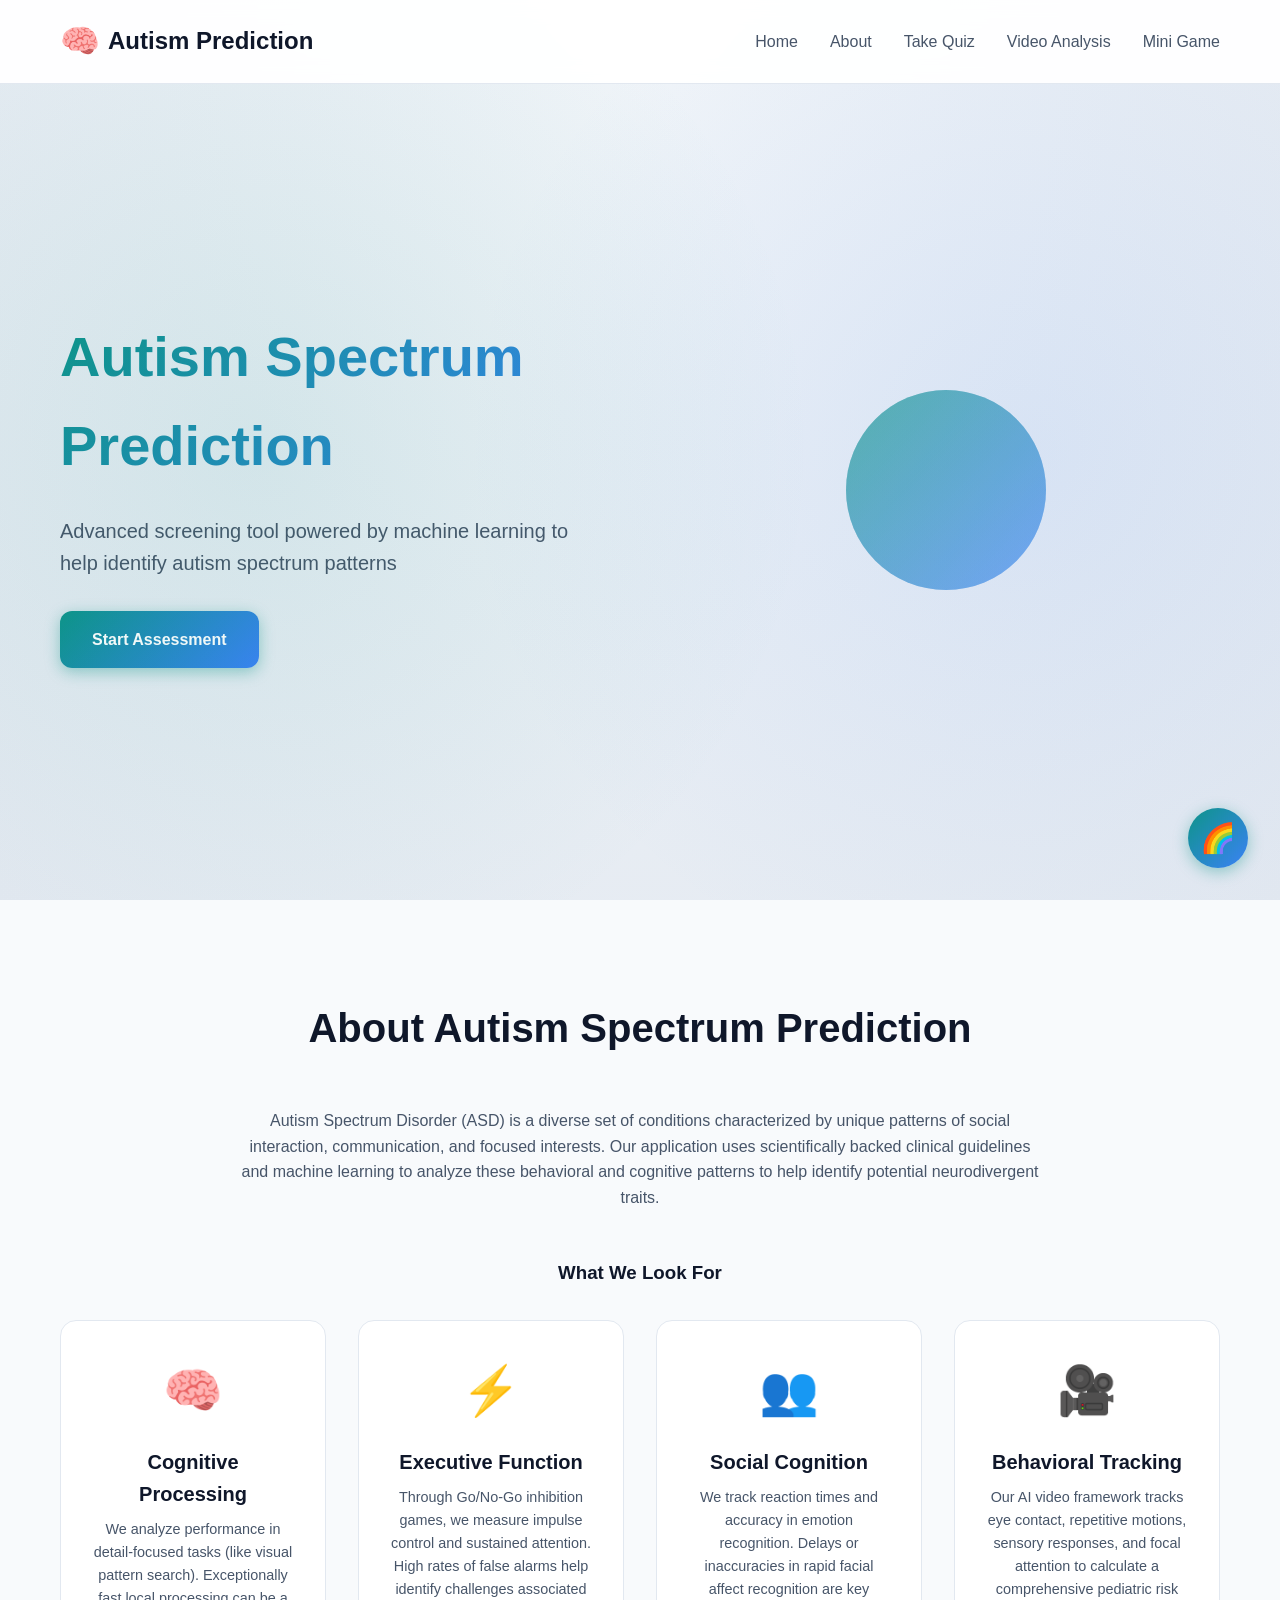
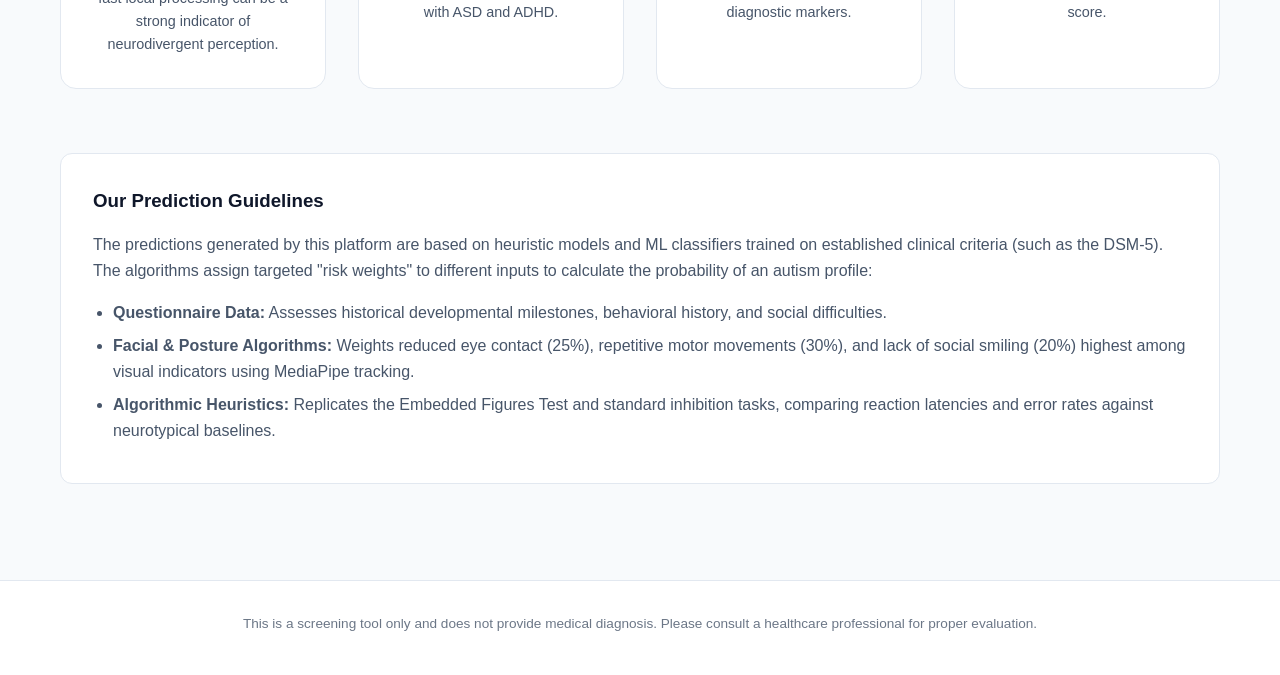
==== commit 7cca07a7: "Add files via upload" ====
--- a/index.html
+++ b/index.html
@@ -4,10 +4,8 @@
 <head>
     <meta charset="UTF-8">
     <meta name="viewport" content="width=device-width, initial-scale=1.0">
-    <title>Spectrum Sonar - Autism Prediction</title>
+    <title>Autism Prediction - Autism Prediction</title>
     <link rel="stylesheet" href="styles.css">
-    <link href="https://fonts.googleapis.com/css2?family=Poppins:wght@300;400;500;600;700&display=swap"
-        rel="stylesheet">
 </head>
 
 <body>
@@ -15,13 +13,14 @@
         <div class="container">
             <div class="logo">
                 <span class="logo-icon">🧠</span>
-                <span class="logo-text">Spectrum Sonar</span>
+                <span class="logo-text">Autism Prediction</span>
             </div>
             <ul class="nav-links">
-                <li><a href="#home">Home</a></li>
-                <li><a href="#about">About</a></li>
-                <li><a href="#quiz">Take Quiz</a></li>
-                <li><a href="#video-analysis">Video Analysis</a></li>
+                <li><a href="index.html">Home</a></li>
+                <li><a href="index.html#about">About</a></li>
+                <li><a href="quiz.html">Take Quiz</a></li>
+                <li><a href="video-analysis.html">Video Analysis</a></li>
+                <li><a href="game.html">Mini Game</a></li>
             </ul>
         </div>
     </nav>
@@ -31,7 +30,7 @@
             <div class="hero-content">
                 <h1>Autism Spectrum Prediction</h1>
                 <p>Advanced screening tool powered by machine learning to help identify autism spectrum patterns</p>
-                <a href="#quiz" class="btn btn-primary">Start Assessment</a>
+                <a href="quiz.html" class="btn btn-primary">Start Assessment</a>
             </div>
             <div class="hero-image">
                 <div class="brain-animation">
@@ -45,439 +44,47 @@
 
     <section id="about" class="about">
         <div class="container">
-            <h2>About Spectrum Sonar</h2>
+            <h2>About Autism Spectrum Prediction</h2>
+            <p style="text-align: center; max-width: 800px; margin: 0 auto 3rem auto; color: var(--text-secondary); line-height: 1.6;">
+                Autism Spectrum Disorder (ASD) is a diverse set of conditions characterized by unique patterns of social interaction, communication, and focused interests. Our application uses scientifically backed clinical guidelines and machine learning to analyze these behavioral and cognitive patterns to help identify potential neurodivergent traits.
+            </p>
+            
+            <h3 style="text-align: center; margin-bottom: 2rem; color: var(--text-primary);">What We Look For</h3>
             <div class="about-grid">
                 <div class="about-card">
-                    <div class="card-icon">📊</div>
-                    <h3>Data-Driven</h3>
-                    <p>Powered by advanced machine learning algorithms trained on comprehensive datasets</p>
-                </div>
-                <div class="about-card">
-                    <div class="card-icon">🔒</div>
-                    <h3>Privacy First</h3>
-                    <p>Your data is encrypted and never shared with third parties</p>
+                    <div class="card-icon">🧠</div>
+                    <h3>Cognitive Processing</h3>
+                    <p>We analyze performance in detail-focused tasks (like visual pattern search). Exceptionally fast local processing can be a strong indicator of neurodivergent perception.</p>
                 </div>
                 <div class="about-card">
                     <div class="card-icon">⚡</div>
-                    <h3>Instant Results</h3>
-                    <p>Get your assessment results within seconds</p>
+                    <h3>Executive Function</h3>
+                    <p>Through Go/No-Go inhibition games, we measure impulse control and sustained attention. High rates of false alarms help identify challenges associated with ASD and ADHD.</p>
                 </div>
                 <div class="about-card">
-                    <div class="card-icon">👨‍⚕️</div>
-                    <h3>Professional</h3>
-                    <p>Designed to assist healthcare professionals in screening</p>
+                    <div class="card-icon">👥</div>
+                    <h3>Social Cognition</h3>
+                    <p>We track reaction times and accuracy in emotion recognition. Delays or inaccuracies in rapid facial affect recognition are key diagnostic markers.</p>
+                </div>
+                <div class="about-card">
+                    <div class="card-icon">🎥</div>
+                    <h3>Behavioral Tracking</h3>
+                    <p>Our AI video framework tracks eye contact, repetitive motions, sensory responses, and focal attention to calculate a comprehensive pediatric risk score.</p>
                 </div>
             </div>
-        </div>
-    </section>
-
-    <section id="quiz" class="quiz-section">
-        <div class="container">
-            <h2>Autism Screening Questionnaire</h2>
-            <p class="quiz-intro">Please answer the following 10 questions based on your observations</p>
-
-            <form id="autism-form" class="quiz-form">
-                <div class="form-section">
-                    <h3>Demographics</h3>
-                    <div class="form-row">
-                        <div class="form-group">
-                            <label for="age">Age</label>
-                            <input type="number" id="age" name="age" min="1" max="100" required>
-                        </div>
-                        <div class="form-group">
-                            <label for="gender">Gender</label>
-                            <select id="gender" name="gender" required>
-                                <option value="">Select gender</option>
-                                <option value="m">Male</option>
-                                <option value="f">Female</option>
-                            </select>
-                        </div>
-                    </div>
-                    <div class="form-row">
-                        <div class="form-group">
-                            <label for="ethnicity">Ethnicity</label>
-                            <select id="ethnicity" name="ethnicity" required>
-                                <option value="">Select ethnicity</option>
-                                <option value="White-European">White-European</option>
-                                <option value="Asian">Asian</option>
-                                <option value="Middle Eastern">Middle Eastern</option>
-                                <option value="South Asian">South Asian</option>
-                                <option value="Black">Black</option>
-                                <option value="Latino">Latino</option>
-                                <option value="Pasifika">Pasifika</option>
-                                <option value="Turkish">Turkish</option>
-                                <option value="Hispanic">Hispanic</option>
-                                <option value="Others">Others</option>
-                                <option value="?">Prefer not to say</option>
-                            </select>
-                        </div>
-                        <div class="form-group">
-                            <label for="country">Country of Residence</label>
-                            <select id="country" name="country" required>
-                                <option value="">Select country</option>
-                                <option value="United States">United States</option>
-                                <option value="United Kingdom">United Kingdom</option>
-                                <option value="India">India</option>
-                                <option value="Australia">Australia</option>
-                                <option value="Canada">Canada</option>
-                                <option value="New Zealand">New Zealand</option>
-                                <option value="Jordan">Jordan</option>
-                                <option value="Egypt">Egypt</option>
-                                <option value="Germany">Germany</option>
-                                <option value="France">France</option>
-                                <option value="Italy">Italy</option>
-                                <option value="Spain">Spain</option>
-                                <option value="Russia">Russia</option>
-                                <option value="Iran">Iran</option>
-                                <option value="Afghanistan">Afghanistan</option>
-                                <option value="Pakistan">Pakistan</option>
-                                <option value="Sri Lanka">Sri Lanka</option>
-                                <option value="Malaysia">Malaysia</option>
-                                <option value="Philippines">Philippines</option>
-                                <option value="Ireland">Ireland</option>
-                                <option value="Netherlands">Netherlands</option>
-                                <option value="Austria">Austria</option>
-                                <option value="United Arab Emirates">United Arab Emirates</option>
-                                <option value="Mexico">Mexico</option>
-                                <option value="Brazil">Brazil</option>
-                                <option value="Others">Others</option>
-                            </select>
-                        </div>
-                    </div>
-                    <div class="form-row">
-                        <div class="form-group">
-                            <label for="jaundice">History of Jaundice</label>
-                            <select id="jaundice" name="jaundice" required>
-                                <option value="">Select</option>
-                                <option value="yes">Yes</option>
-                                <option value="no">No</option>
-                            </select>
-                        </div>
-                        <div class="form-group">
-                            <label for="austim">Family History of Autism</label>
-                            <select id="austim" name="austim" required>
-                                <option value="">Select</option>
-                                <option value="yes">Yes</option>
-                                <option value="no">No</option>
-                            </select>
-                        </div>
-                    </div>
-                    <div class="form-row">
-                        <div class="form-group">
-                            <label for="relation">Your Relation</label>
-                            <select id="relation" name="relation" required>
-                                <option value="">Select relation</option>
-                                <option value="Self">Self</option>
-                                <option value="Parent">Parent</option>
-                                <option value="Relative">Relative</option>
-                                <option value="Health care professional">Health Care Professional</option>
-                                <option value="Others">Others</option>
-                            </select>
-                        </div>
-                        <div class="form-group">
-                            <label for="used_app">Used App Before</label>
-                            <select id="used_app" name="used_app" required>
-                                <option value="">Select</option>
-                                <option value="yes">Yes</option>
-                                <option value="no">No</option>
-                            </select>
-                        </div>
-                    </div>
-                </div>
-
-                <div class="form-section">
-                    <h3>Screening Questions (AQ-10)</h3>
-                    <p class="section-desc">Answer each question as "Yes" or "No" based on the behavior described</p>
-
-                    <div class="question-grid">
-                        <div class="question-card">
-                            <label class="question-label">1. I often notice small sounds when others do not</label>
-                            <div class="radio-group">
-                                <label class="radio-option">
-                                    <input type="radio" name="A1_Score" value="1" required>
-                                    <span class="radio-text">Yes</span>
-                                </label>
-                                <label class="radio-option">
-                                    <input type="radio" name="A1_Score" value="0">
-                                    <span class="radio-text">No</span>
-                                </label>
-                            </div>
-                        </div>
-
-                        <div class="question-card">
-                            <label class="question-label">2. I usually concentrate more on the whole picture than on
-                                small details</label>
-                            <div class="radio-group">
-                                <label class="radio-option">
-                                    <input type="radio" name="A2_Score" value="1" required>
-                                    <span class="radio-text">Yes</span>
-                                </label>
-                                <label class="radio-option">
-                                    <input type="radio" name="A2_Score" value="0">
-                                    <span class="radio-text">No</span>
-                                </label>
-                            </div>
-                        </div>
-
-                        <div class="question-card">
-                            <label class="question-label">3. I find it easy to do more than one thing at once</label>
-                            <div class="radio-group">
-                                <label class="radio-option">
-                                    <input type="radio" name="A3_Score" value="1" required>
-                                    <span class="radio-text">Yes</span>
-                                </label>
-                                <label class="radio-option">
-                                    <input type="radio" name="A3_Score" value="0">
-                                    <span class="radio-text">No</span>
-                                </label>
-                            </div>
-                        </div>
-
-                        <div class="question-card">
-                            <label class="question-label">4. If there is an interruption, I can switch back very
-                                quickly</label>
-                            <div class="radio-group">
-                                <label class="radio-option">
-                                    <input type="radio" name="A4_Score" value="1" required>
-                                    <span class="radio-text">Yes</span>
-                                </label>
-                                <label class="radio-option">
-                                    <input type="radio" name="A4_Score" value="0">
-                                    <span class="radio-text">No</span>
-                                </label>
-                            </div>
-                        </div>
-
-                        <div class="question-card">
-                            <label class="question-label">5. I find it easy to 'read between the lines' when someone is
-                                talking to me</label>
-                            <div class="radio-group">
-                                <label class="radio-option">
-                                    <input type="radio" name="A5_Score" value="1" required>
-                                    <span class="radio-text">Yes</span>
-                                </label>
-                                <label class="radio-option">
-                                    <input type="radio" name="A5_Score" value="0">
-                                    <span class="radio-text">No</span>
-                                </label>
-                            </div>
-                        </div>
-
-                        <div class="question-card">
-                            <label class="question-label">6. I know how to tell if someone listening to me is getting
-                                bored</label>
-                            <div class="radio-group">
-                                <label class="radio-option">
-                                    <input type="radio" name="A6_Score" value="1" required>
-                                    <span class="radio-text">Yes</span>
-                                </label>
-                                <label class="radio-option">
-                                    <input type="radio" name="A6_Score" value="0">
-                                    <span class="radio-text">No</span>
-                                </label>
-                            </div>
-                        </div>
-
-                        <div class="question-card">
-                            <label class="question-label">7. When I'm reading a story I find it difficult to work out
-                                the characters' intentions</label>
-                            <div class="radio-group">
-                                <label class="radio-option">
-                                    <input type="radio" name="A7_Score" value="1" required>
-                                    <span class="radio-text">Yes</span>
-                                </label>
-                                <label class="radio-option">
-                                    <input type="radio" name="A7_Score" value="0">
-                                    <span class="radio-text">No</span>
-                                </label>
-                            </div>
-                        </div>
-
-                        <div class="question-card">
-                            <label class="question-label">8. I like to collect information about categories of
-                                things</label>
-                            <div class="radio-group">
-                                <label class="radio-option">
-                                    <input type="radio" name="A8_Score" value="1" required>
-                                    <span class="radio-text">Yes</span>
-                                </label>
-                                <label class="radio-option">
-                                    <input type="radio" name="A8_Score" value="0">
-                                    <span class="radio-text">No</span>
-                                </label>
-                            </div>
-                        </div>
-
-                        <div class="question-card">
-                            <label class="question-label">9. I find it easy to work out what someone is thinking or
-                                feeling just by looking at their face</label>
-                            <div class="radio-group">
-                                <label class="radio-option">
-                                    <input type="radio" name="A9_Score" value="1" required>
-                                    <span class="radio-text">Yes</span>
-                                </label>
-                                <label class="radio-option">
-                                    <input type="radio" name="A9_Score" value="0">
-                                    <span class="radio-text">No</span>
-                                </label>
-                            </div>
-                        </div>
-
-                        <div class="question-card">
-                            <label class="question-label">10. I find it difficult to work out people's
-                                intentions</label>
-                            <div class="radio-group">
-                                <label class="radio-option">
-                                    <input type="radio" name="A10_Score" value="1" required>
-                                    <span class="radio-text">Yes</span>
-                                </label>
-                                <label class="radio-option">
-                                    <input type="radio" name="A10_Score" value="0">
-                                    <span class="radio-text">No</span>
-                                </label>
-                            </div>
-                        </div>
-                    </div>
-                </div>
-
-                <button type="submit" class="btn btn-primary btn-submit">
-                    <span class="btn-text">Get Prediction</span>
-                    <span class="btn-loader"></span>
-                </button>
-            </form>
-        </div>
-    </section>
-
-    <section id="video-analysis" class="video-analysis-section">
-        <div class="container">
-            <h2>Video Analysis</h2>
-            <p class="section-intro">Upload a video for behavioral analysis. Our AI will analyze facial expressions, eye
-                contact patterns, and movement behaviors commonly associated with autism spectrum traits.</p>
-
-            <div class="video-upload-container">
-                <div class="upload-methods">
-                    <div class="method-card" id="upload-method">
-                        <div class="method-icon">📁</div>
-                        <h3>Upload Video</h3>
-                        <p>Select a video file from your device</p>
-                        <input type="file" id="video-input" accept="video/*" style="display: none;">
-                        <button class="btn btn-primary" onclick="document.getElementById('video-input').click()">Choose
-                            File</button>
-                        <p class="file-name" id="file-name">No file selected</p>
-                    </div>
-
-                    <div class="method-card" id="record-method">
-                        <div class="method-icon">🎥</div>
-                        <h3>Record Video</h3>
-                        <p>Record a video using your camera</p>
-                        <button class="btn btn-primary" id="start-record-btn">Start Recording</button>
-                        <button class="btn btn-secondary" id="stop-record-btn" style="display: none;">Stop
-                            Recording</button>
-                    </div>
-                </div>
-
-                <div class="video-preview-container" id="video-preview-container" style="display: none;">
-                    <video id="video-preview" controls></video>
-                    <video id="recording-preview" controls style="display: none;"></video>
-
-                    <!-- Manual Text Fallback Option -->
-                    <div class="manual-video-input"
-                        style="margin-top: 1.5rem; margin-bottom: 1.5rem; text-align: left;">
-                        <label for="video-manual-desc"
-                            style="display: block; margin-bottom: 0.5rem; font-weight: 500; font-size: 0.95rem; color: var(--text-secondary);">
-                            Optional: Describe what is happening in the video (e.g. "child avoids eye contact",
-                            "repetitive hand flapping") to guide the AI if automatic analysis fails.
-                        </label>
-                        <textarea id="video-manual-desc" rows="3" placeholder="Enter behavioral observations..."
-                            style="width: 100%; padding: 0.8rem; border-radius: 8px; border: 1px solid var(--border-color); background: var(--dark-bg); color: var(--text-primary); resize: vertical; margin-bottom: 1rem;"></textarea>
-                    </div>
-
-                    <div class="video-controls">
-                        <button class="btn btn-primary" id="analyze-video-btn">Analyze Video</button>
-                        <button class="btn btn-secondary" id="clear-video-btn">Clear</button>
-                    </div>
-                </div>
-
-                <div class="analysis-progress" id="analysis-progress" style="display: none;">
-                    <div class="progress-icon">🔍</div>
-                    <h3>Analyzing Video...</h3>
-                    <p>Our AI is analyzing behavioral patterns in your video</p>
-                    <div class="progress-bar">
-                        <div class="progress-fill" id="progress-fill"></div>
-                    </div>
-                    <p class="progress-text" id="progress-text">Processing frames...</p>
-                </div>
-
-                <div class="video-results" id="video-results" style="display: none;">
-                    <h3>Video Analysis Results</h3>
-
-                    <div class="result-header" id="video-result-header">
-                        <div class="result-icon-large" id="video-result-icon">🧠</div>
-                        <div class="result-info">
-                            <div class="result-risk-level" id="video-risk-level">Analyzing...</div>
-                            <div class="result-confidence" id="video-confidence">--</div>
-                        </div>
-                    </div>
-
-                    <div class="result-description-box" id="video-result-description">
-                        <!-- Results description will be inserted here -->
-                    </div>
-
-                    <div class="markers-detected">
-                        <h4>Autism-Related Markers Detected</h4>
-                        <div class="markers-list" id="markers-list">
-                            <!-- Markers will be inserted here -->
-                        </div>
-                    </div>
-
-                    <div class="analysis-details">
-                        <h4>Detailed Analysis</h4>
-                        <div class="details-list" id="analysis-details">
-                            <!-- Analysis details will be inserted here -->
-                        </div>
-                    </div>
-
-                    <div class="result-actions">
-                        <button class="btn btn-secondary" id="new-video-btn">Analyze New Video</button>
-                    </div>
-                </div>
-            </div>
-
-            <div class="video-guidelines">
-                <h3>Video Recording Guidelines</h3>
-                <ul>
-                    <li>📹 Ensure good lighting - face should be clearly visible</li>
-                    <li>👤 Face the camera directly for best eye contact analysis</li>
-                    <li>⏱️ Record for 30 seconds to 2 minutes</li>
-                    <li>🎯 Keep your face centered in the frame</li>
-                    <li>🔇 Record in a quiet environment</li>
-                    <li>🚫 Avoid wearing sunglasses or items that cover your face</li>
+            
+            <div style="margin-top: 4rem; padding: 2rem; background: var(--card-bg); border-radius: 12px; border: 1px solid var(--border-color);">
+                <h3 style="margin-bottom: 1rem; color: var(--text-primary);">Our Prediction Guidelines</h3>
+                <p style="color: var(--text-secondary); line-height: 1.6; margin-bottom: 1rem;">
+                    The predictions generated by this platform are based on heuristic models and ML classifiers trained on established clinical criteria (such as the DSM-5). The algorithms assign targeted "risk weights" to different inputs to calculate the probability of an autism profile:
+                </p>
+                <ul style="color: var(--text-secondary); line-height: 1.6; padding-left: 20px;">
+                    <li style="margin-bottom: 0.5rem;"><strong>Questionnaire Data:</strong> Assesses historical developmental milestones, behavioral history, and social difficulties.</li>
+                    <li style="margin-bottom: 0.5rem;"><strong>Facial & Posture Algorithms:</strong> Weights reduced eye contact (25%), repetitive motor movements (30%), and lack of social smiling (20%) highest among visual indicators using MediaPipe tracking.</li>
+                    <li style="margin-bottom: 0.5rem;"><strong>Algorithmic Heuristics:</strong> Replicates the Embedded Figures Test and standard inhibition tasks, comparing reaction latencies and error rates against neurotypical baselines.</li>
                 </ul>
-                <p class="disclaimer-text">Note: Video analysis provides preliminary observations only. For accurate
-                    diagnosis, please consult with a healthcare professional.</p>
             </div>
         </div>
-    </section>
-
-    <section id="results" class="results-section" style="display: none;">
-        <div class="container">
-            <div class="results-container">
-                <h2>Your Assessment Results</h2>
-                <div class="result-card">
-                    <div class="result-icon" id="result-icon">🧠</div>
-                    <div class="result-status" id="result-status">Analyzing...</div>
-                    <div class="result-score" id="result-score">--</div>
-                    <p class="result-description" id="result-description">Please wait while we analyze your responses...
-                    </p>
-                </div>
-                <div class="result-details" id="result-details">
-                    <h3>Your Responses Summary</h3>
-                    <div id="summary-content"></div>
-                </div>
-                <button class="btn btn-secondary" onclick="resetForm()">Take New Assessment</button>
-            </div>
-        </div>
-
     </section>
 
     <footer class="footer">
@@ -489,20 +96,20 @@
 
     <!-- Chatbot Floating Action Button -->
     <div class="chatbot-fab" id="chatbot-fab" onclick="toggleChat()">
-        🤖
+        🌈
     </div>
 
     <!-- Chatbot Widget -->
     <div class="chatbot-container hidden" id="chatbot-container">
         <div class="chatbot-header" onclick="toggleChat()">
             <div class="chatbot-title">
-                <span style="font-size: 1.25rem;">🤖</span> AI Assistant
+                <span style="font-size: 1.25rem;">🌈</span> AI Assistant
             </div>
             <button class="close-chat-btn" id="chatbot-close-btn">&times;</button>
         </div>
         <div class="chatbot-body" id="chatbot-body">
             <div class="chat-message bot-message">
-                Hello! I'm the Spectrum Sonar AI Assistant. I can help answer questions about autism screening, how
+                Hello! I'm the Autism Prediction AI Assistant. I can help answer questions about autism screening, how
                 our tool works, or explain the assessment results. How can I help you today?
             </div>
         </div>
--- a/styles.css
+++ b/styles.css
@@ -5,23 +5,34 @@
 }
 
 :root {
-    --primary-color: #6366f1;
-    --primary-dark: #4f46e5;
-    --primary-light: #818cf8;
-    --secondary-color: #10b981;
+    --primary-color: #0d9488;
+    /* Teal 600 */
+    --primary-dark: #0f766e;
+    /* Teal 700 */
+    --primary-light: #2dd4bf;
+    /* Teal 400 */
+    --secondary-color: #3b82f6;
+    /* Blue 500 */
     --danger-color: #ef4444;
     --warning-color: #f59e0b;
-    --dark-bg: #0a0a0a;
-    --card-bg: #171717;
-    --text-primary: #ffffff;
-    --text-secondary: #a3a3a3;
-    --border-color: #262626;
-    --gradient-primary: linear-gradient(135deg, #6366f1 0%, #8b5cf6 100%);
-    --gradient-secondary: linear-gradient(135deg, #10b981 0%, #059669 100%);
+    --dark-bg: #f8fafc;
+    /* Slate 50 (Light Gray BG) */
+    --card-bg: #ffffff;
+    /* White Card BG */
+    --text-primary: #0f172a;
+    /* Slate 900 Text */
+    --text-secondary: #475569;
+    /* Slate 600 Text */
+    --border-color: #e2e8f0;
+    /* Slate 200 Border */
+    --gradient-primary: linear-gradient(135deg, #0d9488 0%, #3b82f6 100%);
+    /* Teal to Blue */
+    --gradient-secondary: linear-gradient(135deg, #0284c7 0%, #0369a1 100%);
+    /* Light Blue to Dark Blue */
 }
 
 body {
-    font-family: 'Poppins', sans-serif;
+    font-family: -apple-system, BlinkMacSystemFont, "Segoe UI", Roboto, Helvetica, Arial, sans-serif, "Apple Color Emoji", "Segoe UI Emoji", "Segoe UI Symbol";
     background-color: var(--dark-bg);
     color: var(--text-primary);
     line-height: 1.6;
@@ -40,7 +51,7 @@
     top: 0;
     left: 0;
     right: 0;
-    background: rgba(10, 10, 10, 0.95);
+    background: rgba(255, 255, 255, 0.95);
     backdrop-filter: blur(10px);
     z-index: 1000;
     padding: 1rem 0;
@@ -92,7 +103,7 @@
 }
 
 .nav-links a:hover {
-    color: var(--primary-light);
+    color: var(--primary-color);
 }
 
 .nav-login {
@@ -109,7 +120,7 @@
 }
 
 .nav-signup:hover {
-    box-shadow: 0 4px 15px rgba(99, 102, 241, 0.4);
+    box-shadow: 0 4px 15px rgba(13, 148, 136, 0.4);
     transform: translateY(-2px);
     color: white !important;
 }
@@ -120,7 +131,7 @@
     display: flex;
     align-items: center;
     padding-top: 80px;
-    background: radial-gradient(ellipse at top, #171717 0%, #0a0a0a 100%);
+    background: radial-gradient(ellipse at top, #f1f5f9 0%, #e2e8f0 100%);
     position: relative;
     overflow: hidden;
 }
@@ -133,8 +144,8 @@
     right: 0;
     bottom: 0;
     background:
-        radial-gradient(circle at 20% 50%, rgba(99, 102, 241, 0.1) 0%, transparent 50%),
-        radial-gradient(circle at 80% 50%, rgba(139, 92, 246, 0.1) 0%, transparent 50%);
+        radial-gradient(circle at 20% 50%, rgba(13, 148, 136, 0.1) 0%, transparent 50%),
+        radial-gradient(circle at 80% 50%, rgba(59, 130, 246, 0.1) 0%, transparent 50%);
     pointer-events: none;
 }
 
@@ -176,12 +187,12 @@
 .btn-primary {
     background: var(--gradient-primary);
     color: white;
-    box-shadow: 0 4px 15px rgba(99, 102, 241, 0.4);
+    box-shadow: 0 4px 15px rgba(13, 148, 136, 0.4);
 }
 
 .btn-primary:hover {
     transform: translateY(-2px);
-    box-shadow: 0 6px 20px rgba(99, 102, 241, 0.5);
+    box-shadow: 0 6px 20px rgba(13, 148, 136, 0.5);
 }
 
 .btn-secondary {
@@ -271,7 +282,7 @@
 .about-card:hover {
     transform: translateY(-5px);
     border-color: var(--primary-color);
-    box-shadow: 0 10px 30px rgba(99, 102, 241, 0.2);
+    box-shadow: 0 10px 30px rgba(13, 148, 136, 0.2);
 }
 
 .card-icon {
@@ -292,7 +303,7 @@
 /* Quiz Section */
 .quiz-section {
     padding: 6rem 0;
-    background: linear-gradient(180deg, #0a0a0a 0%, #171717 100%);
+    background: linear-gradient(180deg, #e2e8f0 0%, #f1f5f9 100%);
 }
 
 .quiz-section h2 {
@@ -324,7 +335,7 @@
 .form-section h3 {
     font-size: 1.5rem;
     margin-bottom: 1.5rem;
-    color: var(--primary-light);
+    color: var(--primary-dark);
 }
 
 .section-desc {
@@ -366,7 +377,7 @@
 .form-group select:focus {
     outline: none;
     border-color: var(--primary-color);
-    box-shadow: 0 0 0 3px rgba(99, 102, 241, 0.2);
+    box-shadow: 0 0 0 3px rgba(13, 148, 136, 0.2);
 }
 
 .question-grid {
@@ -383,7 +394,7 @@
 }
 
 .question-card:hover {
-    border-color: var(--primary-light);
+    border-color: var(--primary-color);
 }
 
 .question-label {
@@ -428,7 +439,7 @@
 }
 
 .radio-option:hover .radio-text {
-    border-color: var(--primary-light);
+    border-color: var(--primary-color);
     color: var(--text-primary);
 }
 
@@ -470,7 +481,7 @@
 
 .video-analysis-section {
     padding: 6rem 0;
-    background: linear-gradient(180deg, #1e293b 0%, #0f172a 100%);
+    background: linear-gradient(180deg, #ffffff 0%, #f1f5f9 100%);
 }
 
 .video-analysis-section h2 {
@@ -683,7 +694,7 @@
 .markers-detected h4 {
     font-size: 1.25rem;
     margin-bottom: 1rem;
-    color: var(--primary-light);
+    color: var(--primary-dark);
 }
 
 .markers-list {
@@ -759,7 +770,7 @@
 .analysis-details h4 {
     font-size: 1.25rem;
     margin-bottom: 1rem;
-    color: var(--primary-light);
+    color: var(--primary-dark);
 }
 
 .details-list {
@@ -774,12 +785,15 @@
     padding: 0.75rem;
     background: var(--dark-bg);
     border-radius: 8px;
+    align-items: flex-start;
 }
 
 .detail-type {
     font-weight: 600;
-    color: var(--primary-light);
-    min-width: 100px;
+    color: var(--primary-color);
+    min-width: 130px;
+    flex-shrink: 0;
+    word-break: break-word;
 }
 
 .detail-text {
@@ -805,7 +819,7 @@
     font-size: 1.5rem;
     margin-bottom: 1.5rem;
     text-align: center;
-    color: var(--primary-light);
+    color: var(--primary-dark);
 }
 
 .video-guidelines ul {
@@ -834,7 +848,7 @@
 /* Results Section */
 .results-section {
     padding: 6rem 0;
-    background: linear-gradient(180deg, #1e293b 0%, #0f172a 100%);
+    background: linear-gradient(180deg, #ffffff 0%, #f1f5f9 100%);
     min-height: 100vh;
 }
 
@@ -928,7 +942,7 @@
 .result-details h3 {
     font-size: 1.25rem;
     margin-bottom: 1rem;
-    color: var(--primary-light);
+    color: var(--primary-dark);
 }
 
 #summary-content {
@@ -1057,7 +1071,7 @@
     align-items: center;
     font-size: 1.8rem;
     color: white;
-    box-shadow: 0 4px 15px rgba(99, 102, 241, 0.4);
+    box-shadow: 0 4px 15px rgba(13, 148, 136, 0.4);
     cursor: pointer;
     z-index: 1000;
     transition: all 0.3s ease;
@@ -1065,7 +1079,7 @@
 
 .chatbot-fab:hover {
     transform: scale(1.1);
-    box-shadow: 0 6px 20px rgba(99, 102, 241, 0.6);
+    box-shadow: 0 6px 20px rgba(13, 148, 136, 0.6);
 }
 
 .chatbot-fab.hidden {
@@ -1141,7 +1155,7 @@
     display: flex;
     flex-direction: column;
     gap: 1rem;
-    background: rgba(15, 23, 42, 0.8);
+    background: rgba(248, 250, 252, 0.8);
 }
 
 .chat-message {
@@ -1207,4 +1221,174 @@
 
 .chat-send-btn:hover {
     background: var(--primary-dark);
+}
+
+/* ==================== GAME SECTION ==================== */
+.game-section {
+    padding: 6rem 0;
+    background: linear-gradient(180deg, #f1f5f9 0%, #e2e8f0 100%);
+}
+
+.game-section h2 {
+    text-align: center;
+    font-size: 2.5rem;
+    margin-bottom: 1rem;
+}
+
+.game-container {
+    max-width: 600px;
+    margin: 0 auto;
+}
+
+.game-card {
+    background: var(--card-bg);
+    padding: 2.5rem;
+    border-radius: 16px;
+    border: 1px solid var(--border-color);
+    text-align: center;
+    box-shadow: 0 10px 30px rgba(0, 0, 0, 0.05);
+}
+
+.game-header {
+    display: flex;
+    justify-content: space-between;
+    font-size: 1.25rem;
+    font-weight: 600;
+    margin-bottom: 2rem;
+    color: var(--text-secondary);
+    padding-bottom: 1rem;
+    border-bottom: 1px solid var(--border-color);
+}
+
+.emoji-display {
+    font-size: 8rem;
+    margin: 2rem 0;
+    animation: popIn 0.4s cubic-bezier(0.175, 0.885, 0.32, 1.275);
+    text-shadow: 0 10px 20px rgba(0,0,0,0.1);
+}
+
+@keyframes popIn {
+    0% { transform: scale(0.5); opacity: 0; }
+    100% { transform: scale(1); opacity: 1; }
+}
+
+.options-grid {
+    display: grid;
+    grid-template-columns: repeat(2, 1fr);
+    gap: 1rem;
+    margin-bottom: 1.5rem;
+}
+
+.option-btn {
+    padding: 1.2rem;
+    font-size: 1.1rem;
+    border-radius: 12px;
+    border: 2px solid var(--border-color);
+    background: var(--dark-bg);
+    color: var(--text-primary);
+    cursor: pointer;
+    transition: all 0.2s ease;
+    font-weight: 600;
+}
+
+.option-btn:hover {
+    border-color: var(--primary-color);
+    background: rgba(13, 148, 136, 0.05);
+    transform: translateY(-2px);
+}
+
+.game-stats {
+    font-size: 1.1rem;
+    margin: 1.5rem 0;
+    color: var(--text-secondary);
+    background: var(--dark-bg);
+    padding: 1.5rem;
+    border-radius: 12px;
+}
+
+.feedback-text {
+    margin-top: 1rem;
+    font-weight: 500;
+    color: var(--primary-dark);
+}
+
+.game-selector {
+    display: grid;
+    grid-template-columns: repeat(auto-fit, minmax(280px, 1fr));
+    gap: 2rem;
+    margin-bottom: 2rem;
+    max-width: 1000px;
+    margin-left: auto;
+    margin-right: auto;
+}
+
+.hub-card {
+    cursor: pointer;
+    transition: transform 0.2s, border-color 0.2s, box-shadow 0.2s;
+}
+
+.hub-card:hover {
+    transform: translateY(-5px);
+    border-color: var(--primary-color);
+    box-shadow: 0 15px 35px rgba(13, 148, 136, 0.15);
+}
+
+.hub-icon {
+    font-size: 4rem;
+    margin-bottom: 1rem;
+    animation: popIn 0.5s ease-out;
+}
+
+.visual-grid {
+    display: grid;
+    grid-template-columns: repeat(5, 1fr);
+    gap: 15px;
+    margin: 2rem auto;
+    max-width: 400px;
+    justify-content: center;
+}
+
+.visual-item {
+    font-size: 2.5rem;
+    background: var(--dark-bg);
+    padding: 1rem;
+    border-radius: 8px;
+    cursor: pointer;
+    user-select: none;
+    transition: background 0.2s;
+    display: flex;
+    align-items: center;
+    justify-content: center;
+    aspect-ratio: 1/1;
+}
+
+.visual-item:hover {
+    background: rgba(13, 148, 136, 0.1);
+}
+
+.gonogo-display {
+    width: 250px;
+    height: 250px;
+    margin: 3rem auto;
+    border-radius: 50%;
+    display: flex;
+    align-items: center;
+    justify-content: center;
+    font-size: 8rem;
+    transition: background-color 0.05s;
+    background-color: var(--dark-bg);
+}
+
+.gonogo-go {
+    background-color: #22c55e;
+    color: transparent;
+    box-shadow: 0 0 40px rgba(34, 197, 94, 0.4);
+}
+
+.gonogo-nogo {
+    background-color: transparent;
+    color: #ef4444;
+    border: 15px solid #ef4444;
+    box-shadow: 0 0 40px rgba(239, 68, 68, 0.3);
+    border-radius: 20px;
 }
